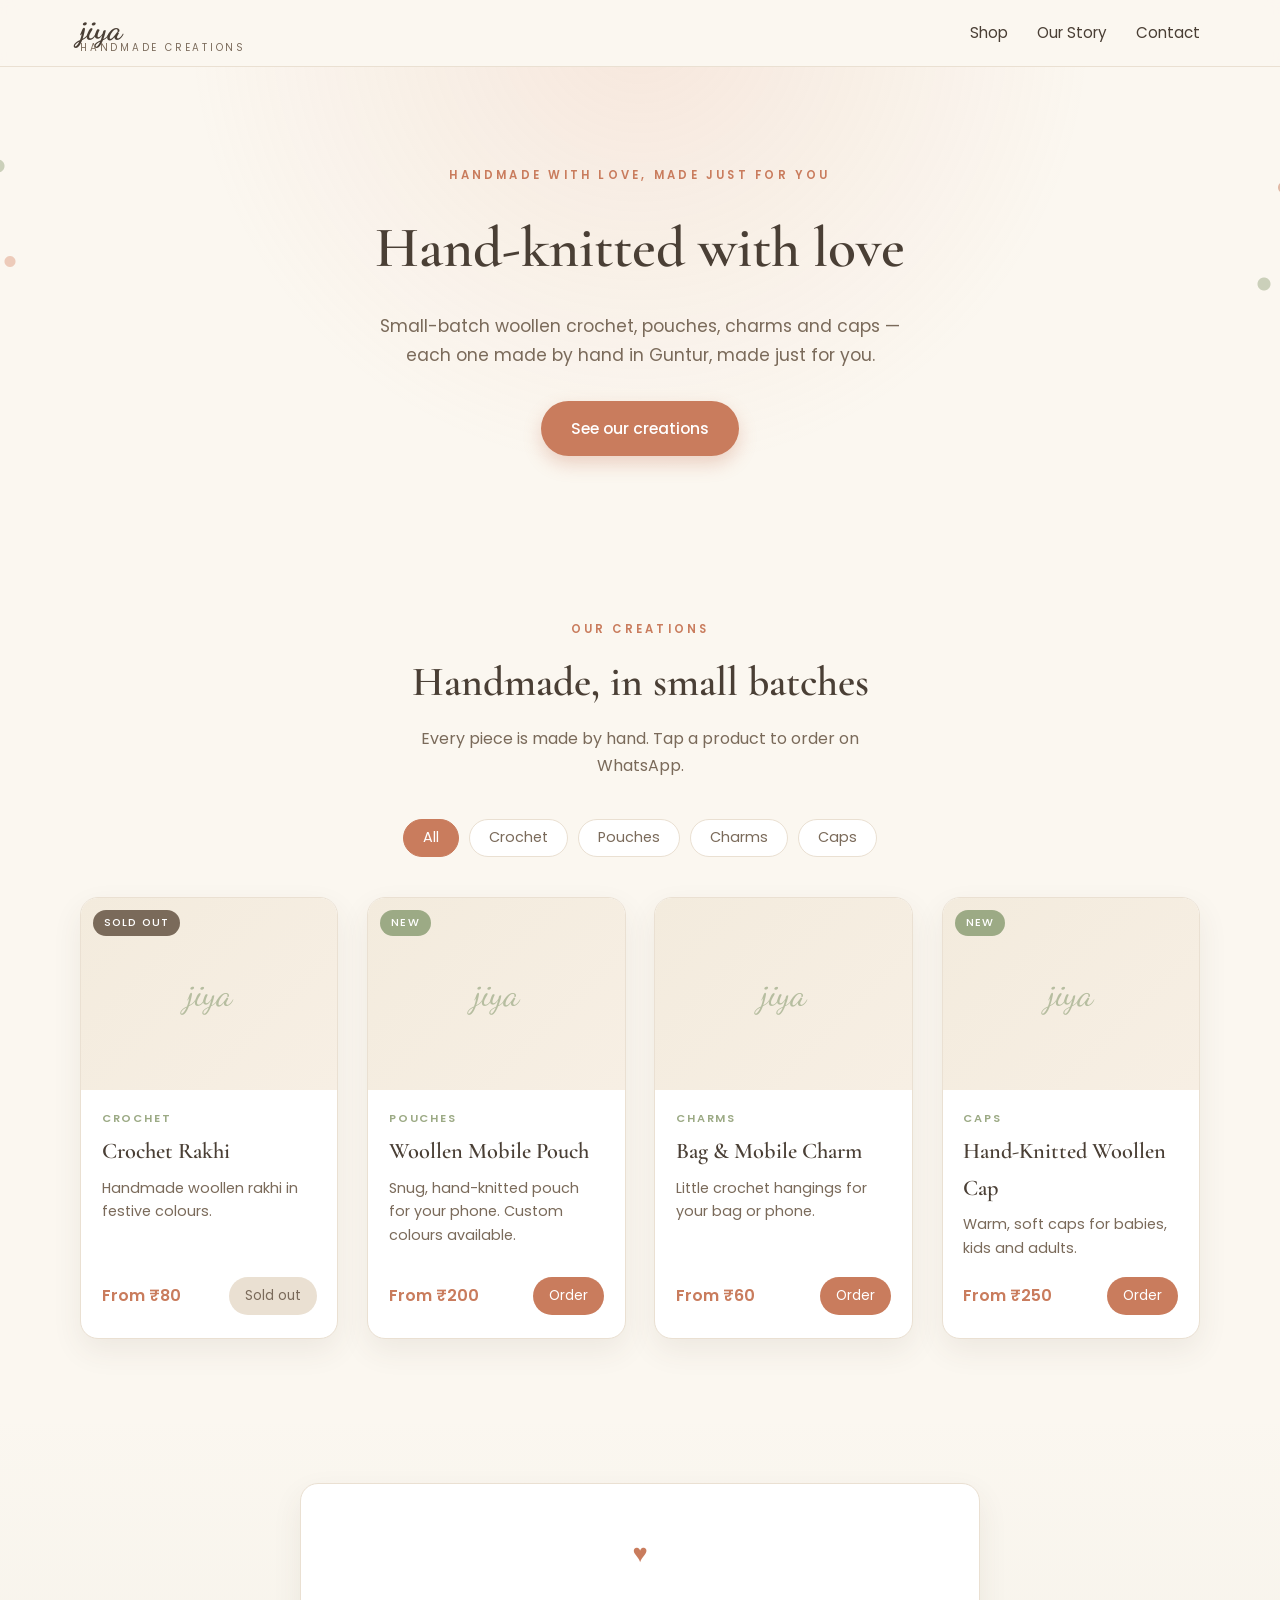
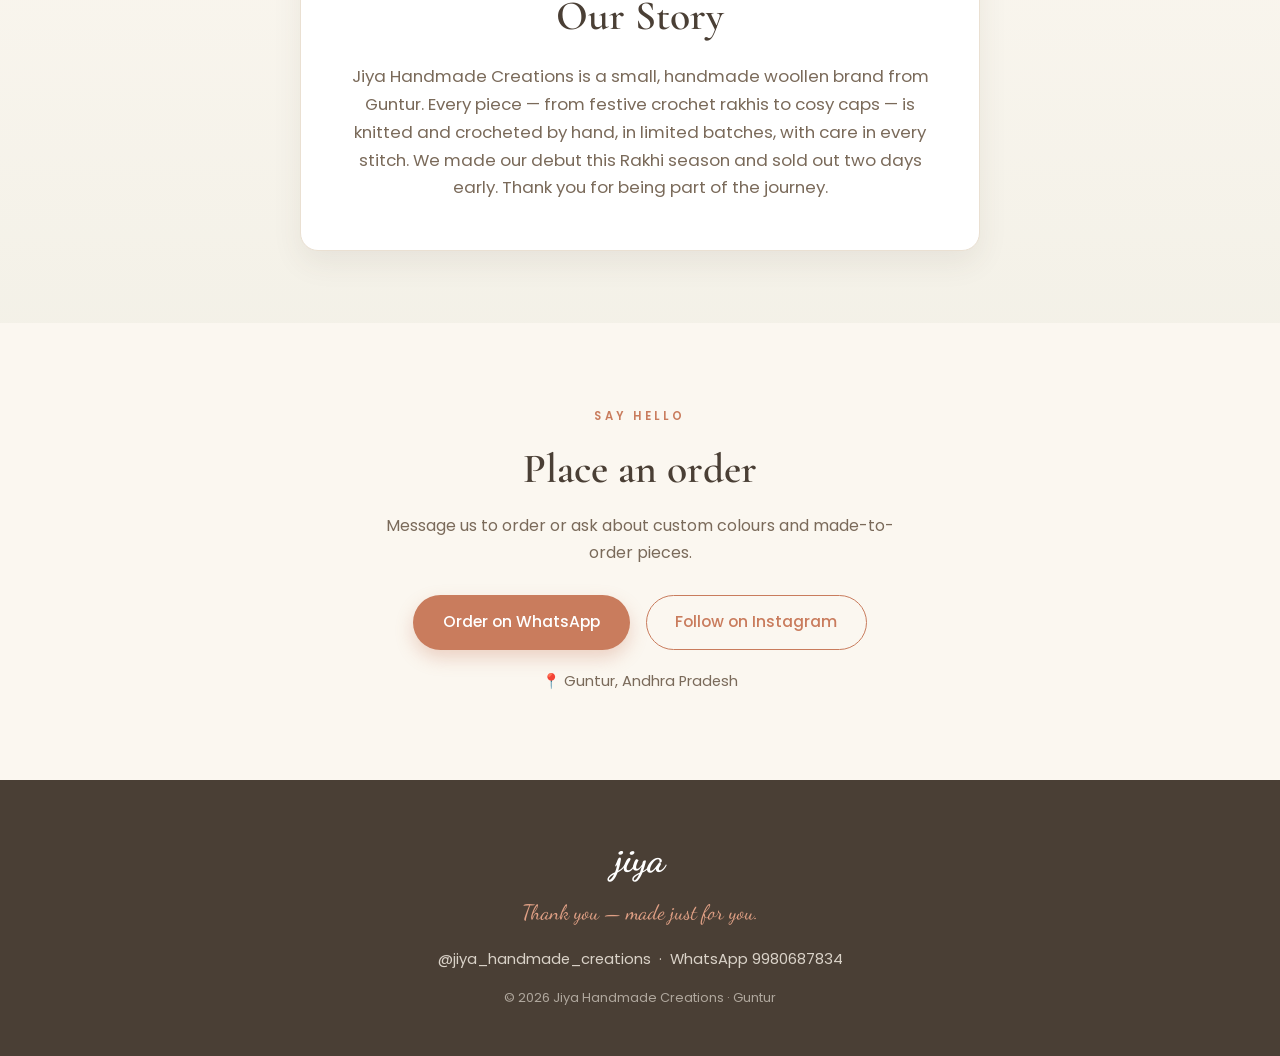
==== index.html @ e7f35db8 "Switch product management to Airtable (no code, no commits for owner) Co-authored-by: Cursor <cursor" ====
<!DOCTYPE html>
<html lang="en">
<head>
  <meta charset="UTF-8" />
  <meta name="viewport" content="width=device-width, initial-scale=1.0" />
  <title>Jiya Handmade Creations — Handmade with love, made just for you</title>
  <meta name="description" content="Jiya Handmade Creations — small-batch hand-knitted and crochet woollen pouches, charms, caps and festive rakhis, handmade in Guntur." />

  <!-- Fonts -->
  <link rel="preconnect" href="https://fonts.googleapis.com" />
  <link rel="preconnect" href="https://fonts.gstatic.com" crossorigin />
  <link href="https://fonts.googleapis.com/css2?family=Cormorant+Garamond:wght@500;600;700&family=Dancing+Script:wght@600;700&family=Poppins:wght@300;400;500;600&display=swap" rel="stylesheet" />

  <link rel="stylesheet" href="styles.css" />
</head>
<body>

  <!-- ===================== HEADER ===================== -->
  <header class="site-header" id="top">
    <nav class="nav container">
      <a class="brand" href="#top">
        <span class="brand-script">jiya</span>
        <span class="brand-sub">Handmade Creations</span>
      </a>
      <div class="nav-links">
        <a href="#products">Shop</a>
        <a href="#about">Our Story</a>
        <a href="#contact">Contact</a>
      </div>
    </nav>
  </header>

  <!-- ===================== HERO ===================== -->
  <section class="hero">
    <div class="hero-leaf hero-leaf-left" aria-hidden="true"></div>
    <div class="hero-leaf hero-leaf-right" aria-hidden="true"></div>
    <div class="container hero-inner">
      <p class="eyebrow">Handmade with love, made just for you</p>
      <h1 id="hero-heading" class="hero-heading"></h1>
      <p id="hero-subheading" class="hero-sub"></p>
      <a id="hero-button" href="#products" class="btn btn-primary"></a>
    </div>
  </section>

  <!-- ===================== PRODUCTS ===================== -->
  <section class="section" id="products">
    <div class="container">
      <div class="section-head">
        <p class="section-eyebrow">Our Creations</p>
        <h2 class="section-title">Handmade, in small batches</h2>
        <p class="section-note">Every piece is made by hand. Tap a product to order on WhatsApp.</p>
      </div>

      <div id="filters" class="filters"></div>
      <div id="product-grid" class="product-grid"></div>
      <p id="empty-note" class="empty-note" hidden>No products in this category yet — check back soon 💛</p>
    </div>
  </section>

  <!-- ===================== ABOUT ===================== -->
  <section class="section section-about" id="about">
    <div class="container about-inner">
      <div class="about-card">
        <span class="about-heart" aria-hidden="true">♥</span>
        <h2 id="about-heading" class="section-title"></h2>
        <p id="about-text" class="about-text"></p>
      </div>
    </div>
  </section>

  <!-- ===================== CONTACT ===================== -->
  <section class="section section-contact" id="contact">
    <div class="container contact-inner">
      <p class="section-eyebrow">Say hello</p>
      <h2 class="section-title">Place an order</h2>
      <p class="section-note">Message us to order or ask about custom colours and made-to-order pieces.</p>
      <div class="contact-buttons">
        <a id="contact-whatsapp" class="btn btn-primary" href="#" target="_blank" rel="noopener">Order on WhatsApp</a>
        <a id="contact-instagram" class="btn btn-outline" href="#" target="_blank" rel="noopener">Follow on Instagram</a>
      </div>
      <p id="contact-location" class="contact-location"></p>
    </div>
  </section>

  <!-- ===================== FOOTER ===================== -->
  <footer class="site-footer">
    <div class="container footer-inner">
      <span class="brand-script footer-logo">jiya</span>
      <p class="footer-tagline">Thank you — made just for you.</p>
      <p id="footer-contact" class="footer-contact"></p>
      <p class="footer-copy">&copy; <span id="year"></span> Jiya Handmade Creations · Guntur</p>
    </div>
  </footer>

  <script src="config.js"></script>
  <script src="content.js"></script>
  <script src="app.js"></script>
</body>
</html>
---- styles.css ----
/* =========================================================================
   Jiya Handmade Creations — styles
   Colours & type taken from the brand card / BRAND_GUIDELINES.md
   ========================================================================= */

:root {
  --terracotta: #C97C5D;
  --terracotta-dark: #b3684b;
  --blush: #E0A085;
  --sage: #9CAA85;
  --cocoa: #4A3F35;
  --taupe: #7A6A5A;
  --cream: #FBF7F0;
  --ivory: #FFFFFF;
  --sand: #EAE0D2;

  --shadow: 0 12px 30px rgba(74, 63, 53, 0.08);
  --shadow-hover: 0 18px 40px rgba(74, 63, 53, 0.14);
  --radius: 18px;
}

* { box-sizing: border-box; }

html { scroll-behavior: smooth; }

body {
  margin: 0;
  font-family: "Poppins", sans-serif;
  color: var(--cocoa);
  background: var(--cream);
  line-height: 1.65;
  -webkit-font-smoothing: antialiased;
}

.container {
  width: min(1120px, 90%);
  margin: 0 auto;
}

h1, h2 { font-family: "Cormorant Garamond", serif; font-weight: 600; }

a { color: inherit; text-decoration: none; }

/* ---------- Buttons ---------- */
.btn {
  display: inline-block;
  padding: 0.85rem 1.8rem;
  border-radius: 999px;
  font-weight: 500;
  font-size: 0.98rem;
  cursor: pointer;
  transition: transform 0.15s ease, box-shadow 0.2s ease, background 0.2s ease;
  border: 1.5px solid transparent;
}
.btn:hover { transform: translateY(-2px); }

.btn-primary {
  background: var(--terracotta);
  color: #fff;
  box-shadow: 0 8px 18px rgba(201, 124, 93, 0.3);
}
.btn-primary:hover { background: var(--terracotta-dark); }

.btn-outline {
  background: transparent;
  color: var(--terracotta);
  border-color: var(--terracotta);
}
.btn-outline:hover { background: rgba(201, 124, 93, 0.08); }

/* ---------- Header ---------- */
.site-header {
  position: sticky;
  top: 0;
  z-index: 20;
  background: rgba(251, 247, 240, 0.9);
  backdrop-filter: blur(8px);
  border-bottom: 1px solid var(--sand);
}
.nav {
  display: flex;
  align-items: center;
  justify-content: space-between;
  padding: 0.8rem 0;
}
.brand { display: flex; flex-direction: column; line-height: 1; }
.brand-script {
  font-family: "Dancing Script", cursive;
  font-size: 2rem;
  color: var(--cocoa);
  font-weight: 700;
}
.brand-sub {
  font-size: 0.62rem;
  letter-spacing: 0.28em;
  text-transform: uppercase;
  color: var(--taupe);
  margin-top: -2px;
}
.nav-links { display: flex; gap: 1.8rem; }
.nav-links a {
  font-size: 0.95rem;
  color: var(--cocoa);
  position: relative;
}
.nav-links a::after {
  content: "";
  position: absolute;
  left: 0; bottom: -4px;
  width: 0; height: 2px;
  background: var(--terracotta);
  transition: width 0.2s ease;
}
.nav-links a:hover::after { width: 100%; }

/* ---------- Hero ---------- */
.hero {
  position: relative;
  overflow: hidden;
  text-align: center;
  padding: 5.5rem 0 5rem;
  background:
    radial-gradient(circle at 50% -10%, rgba(224, 160, 133, 0.18), transparent 55%),
    var(--cream);
}
.hero-inner { position: relative; z-index: 2; }
.eyebrow {
  text-transform: uppercase;
  letter-spacing: 0.28em;
  font-size: 0.72rem;
  color: var(--terracotta);
  font-weight: 600;
  margin-bottom: 1rem;
}
.hero-heading {
  font-size: clamp(2.4rem, 5vw, 3.6rem);
  margin: 0 0 1rem;
  color: var(--cocoa);
}
.hero-sub {
  max-width: 560px;
  margin: 0 auto 2rem;
  color: var(--taupe);
  font-size: 1.08rem;
}
.hero-leaf {
  position: absolute;
  top: 0; bottom: 0;
  width: 180px;
  opacity: 0.5;
  background-repeat: no-repeat;
  background-size: contain;
}
.hero-leaf-left {
  left: -20px;
  background-image: radial-gradient(circle at 30% 30%, var(--sage) 0 6px, transparent 7px),
    radial-gradient(circle at 60% 55%, var(--blush) 0 5px, transparent 6px),
    radial-gradient(circle at 25% 70%, var(--sage) 0 5px, transparent 6px);
  background-position: 0 20%, 0 40%, 0 65%;
  background-size: 60px 60px, 50px 50px, 50px 50px;
}
.hero-leaf-right {
  right: -20px;
  transform: scaleX(-1);
  background-image: radial-gradient(circle at 30% 30%, var(--terracotta) 0 5px, transparent 6px),
    radial-gradient(circle at 60% 55%, var(--sage) 0 6px, transparent 7px),
    radial-gradient(circle at 25% 70%, var(--blush) 0 5px, transparent 6px);
  background-position: 0 25%, 0 45%, 0 70%;
  background-size: 55px 55px, 60px 60px, 50px 50px;
}

/* ---------- Sections ---------- */
.section { padding: 4.5rem 0; }
.section-head { text-align: center; margin-bottom: 2.5rem; }
.section-eyebrow {
  text-transform: uppercase;
  letter-spacing: 0.28em;
  font-size: 0.72rem;
  color: var(--terracotta);
  font-weight: 600;
  margin-bottom: 0.6rem;
}
.section-title {
  font-size: clamp(1.9rem, 3.5vw, 2.6rem);
  margin: 0 0 0.6rem;
  color: var(--cocoa);
}
.section-note { color: var(--taupe); margin: 0 auto; max-width: 520px; }

/* ---------- Filters ---------- */
.filters {
  display: flex;
  flex-wrap: wrap;
  gap: 0.6rem;
  justify-content: center;
  margin-bottom: 2.5rem;
}
.filter-btn {
  border: 1.5px solid var(--sand);
  background: var(--ivory);
  color: var(--taupe);
  padding: 0.45rem 1.2rem;
  border-radius: 999px;
  font-family: inherit;
  font-size: 0.9rem;
  cursor: pointer;
  transition: all 0.18s ease;
}
.filter-btn:hover { border-color: var(--terracotta); color: var(--terracotta); }
.filter-btn.active {
  background: var(--terracotta);
  border-color: var(--terracotta);
  color: #fff;
}

/* ---------- Product grid ---------- */
.product-grid {
  display: grid;
  grid-template-columns: repeat(auto-fill, minmax(250px, 1fr));
  gap: 1.8rem;
}
.card {
  background: var(--ivory);
  border: 1px solid var(--sand);
  border-radius: var(--radius);
  overflow: hidden;
  box-shadow: var(--shadow);
  transition: transform 0.2s ease, box-shadow 0.2s ease;
  display: flex;
  flex-direction: column;
  position: relative;
}
.card:hover { transform: translateY(-5px); box-shadow: var(--shadow-hover); }

.card-media {
  aspect-ratio: 4 / 3;
  background: linear-gradient(135deg, #f3ebdd, #f7efe4);
  display: flex;
  align-items: center;
  justify-content: center;
  overflow: hidden;
}
.card-media img { width: 100%; height: 100%; object-fit: cover; }
.card-placeholder {
  font-family: "Dancing Script", cursive;
  font-size: 2.2rem;
  color: var(--sage);
  opacity: 0.7;
}
.ribbon {
  position: absolute;
  top: 12px; left: 12px;
  background: var(--sage);
  color: #fff;
  font-size: 0.68rem;
  letter-spacing: 0.1em;
  text-transform: uppercase;
  padding: 0.28rem 0.7rem;
  border-radius: 999px;
  font-weight: 500;
}
.ribbon.soldout { background: var(--taupe); }

.card-body { padding: 1.2rem 1.3rem 1.4rem; display: flex; flex-direction: column; flex: 1; }
.card-cat {
  font-size: 0.7rem;
  text-transform: uppercase;
  letter-spacing: 0.16em;
  color: var(--sage);
  font-weight: 600;
  margin-bottom: 0.35rem;
}
.card-name {
  font-family: "Cormorant Garamond", serif;
  font-size: 1.4rem;
  font-weight: 600;
  margin: 0 0 0.4rem;
}
.card-desc { font-size: 0.9rem; color: var(--taupe); margin: 0 0 1rem; flex: 1; }
.card-foot {
  display: flex;
  align-items: center;
  justify-content: space-between;
  gap: 0.6rem;
}
.card-price { font-weight: 600; color: var(--terracotta); }
.card-order {
  font-size: 0.85rem;
  padding: 0.5rem 1rem;
  background: var(--terracotta);
  color: #fff;
  border-radius: 999px;
  transition: background 0.2s ease;
}
.card-order:hover { background: var(--terracotta-dark); }
.card-order.disabled {
  background: var(--sand);
  color: var(--taupe);
  pointer-events: none;
}

.empty-note { text-align: center; color: var(--taupe); margin-top: 1rem; }
.grid-message {
  grid-column: 1 / -1;
  text-align: center;
  color: var(--taupe);
  padding: 2rem 0;
}

/* ---------- About ---------- */
.section-about { background: linear-gradient(180deg, transparent, rgba(156, 170, 133, 0.08)); }
.about-inner { display: flex; justify-content: center; }
.about-card {
  background: var(--ivory);
  border: 1px solid var(--sand);
  border-radius: var(--radius);
  padding: 3rem 2.5rem;
  max-width: 680px;
  text-align: center;
  box-shadow: var(--shadow);
  position: relative;
}
.about-heart { color: var(--terracotta); font-size: 1.6rem; display: block; margin-bottom: 0.5rem; }
.about-text { color: var(--taupe); font-size: 1.05rem; margin: 0.8rem 0 0; }

/* ---------- Contact ---------- */
.section-contact { text-align: center; }
.contact-buttons {
  display: flex;
  gap: 1rem;
  justify-content: center;
  flex-wrap: wrap;
  margin: 1.8rem 0 1.2rem;
}
.contact-location { color: var(--taupe); font-size: 0.92rem; }

/* ---------- Footer ---------- */
.site-footer {
  background: var(--cocoa);
  color: #f3ece2;
  text-align: center;
  padding: 3rem 0 2.2rem;
}
.footer-logo { font-size: 2.4rem; color: #fff; display: block; }
.footer-tagline {
  font-family: "Dancing Script", cursive;
  font-size: 1.3rem;
  color: var(--blush);
  margin: 0.3rem 0 1rem;
}
.footer-contact { font-size: 0.92rem; opacity: 0.85; margin: 0.2rem 0; }
.footer-copy { font-size: 0.8rem; opacity: 0.6; margin-top: 1rem; }

/* ---------- Responsive ---------- */
@media (max-width: 640px) {
  .nav-links { gap: 1.1rem; }
  .nav-links a { font-size: 0.85rem; }
  .brand-script { font-size: 1.7rem; }
  .hero { padding: 4rem 0 3.5rem; }
  .about-card { padding: 2.2rem 1.6rem; }
}
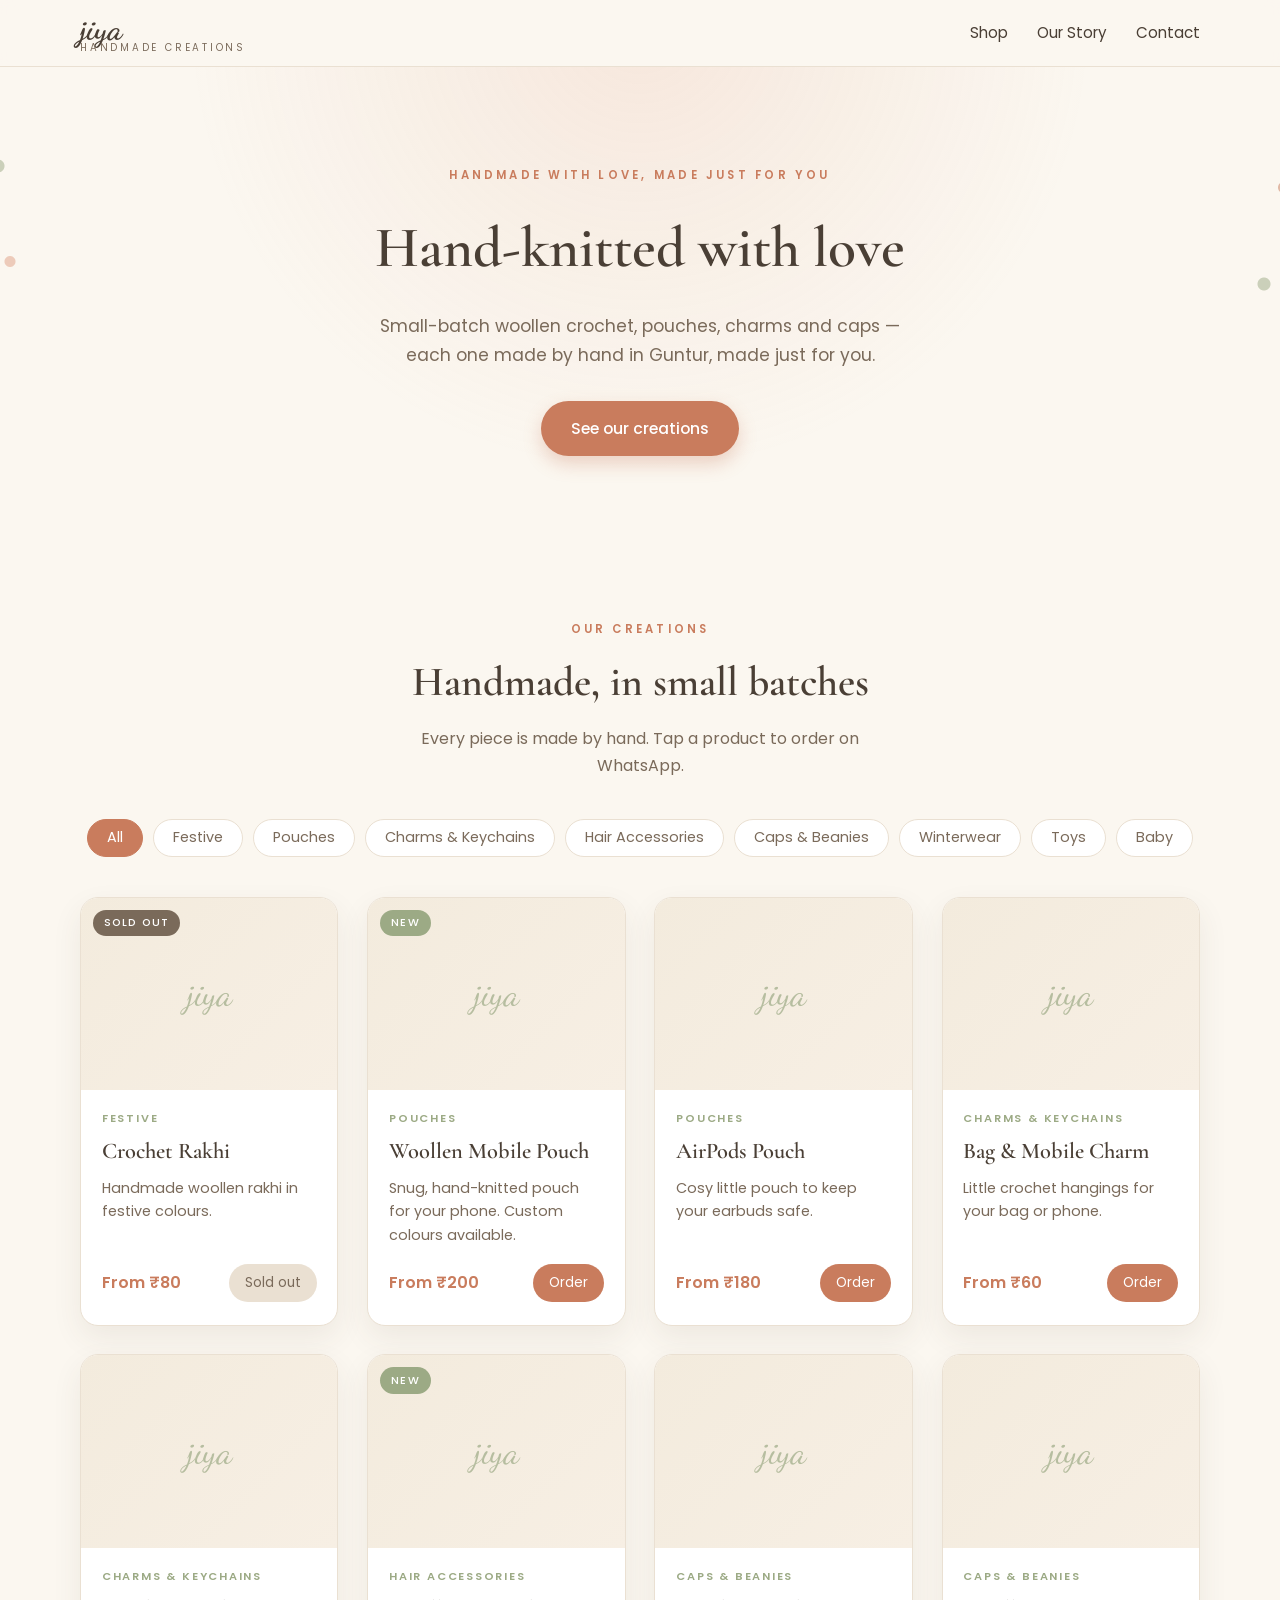
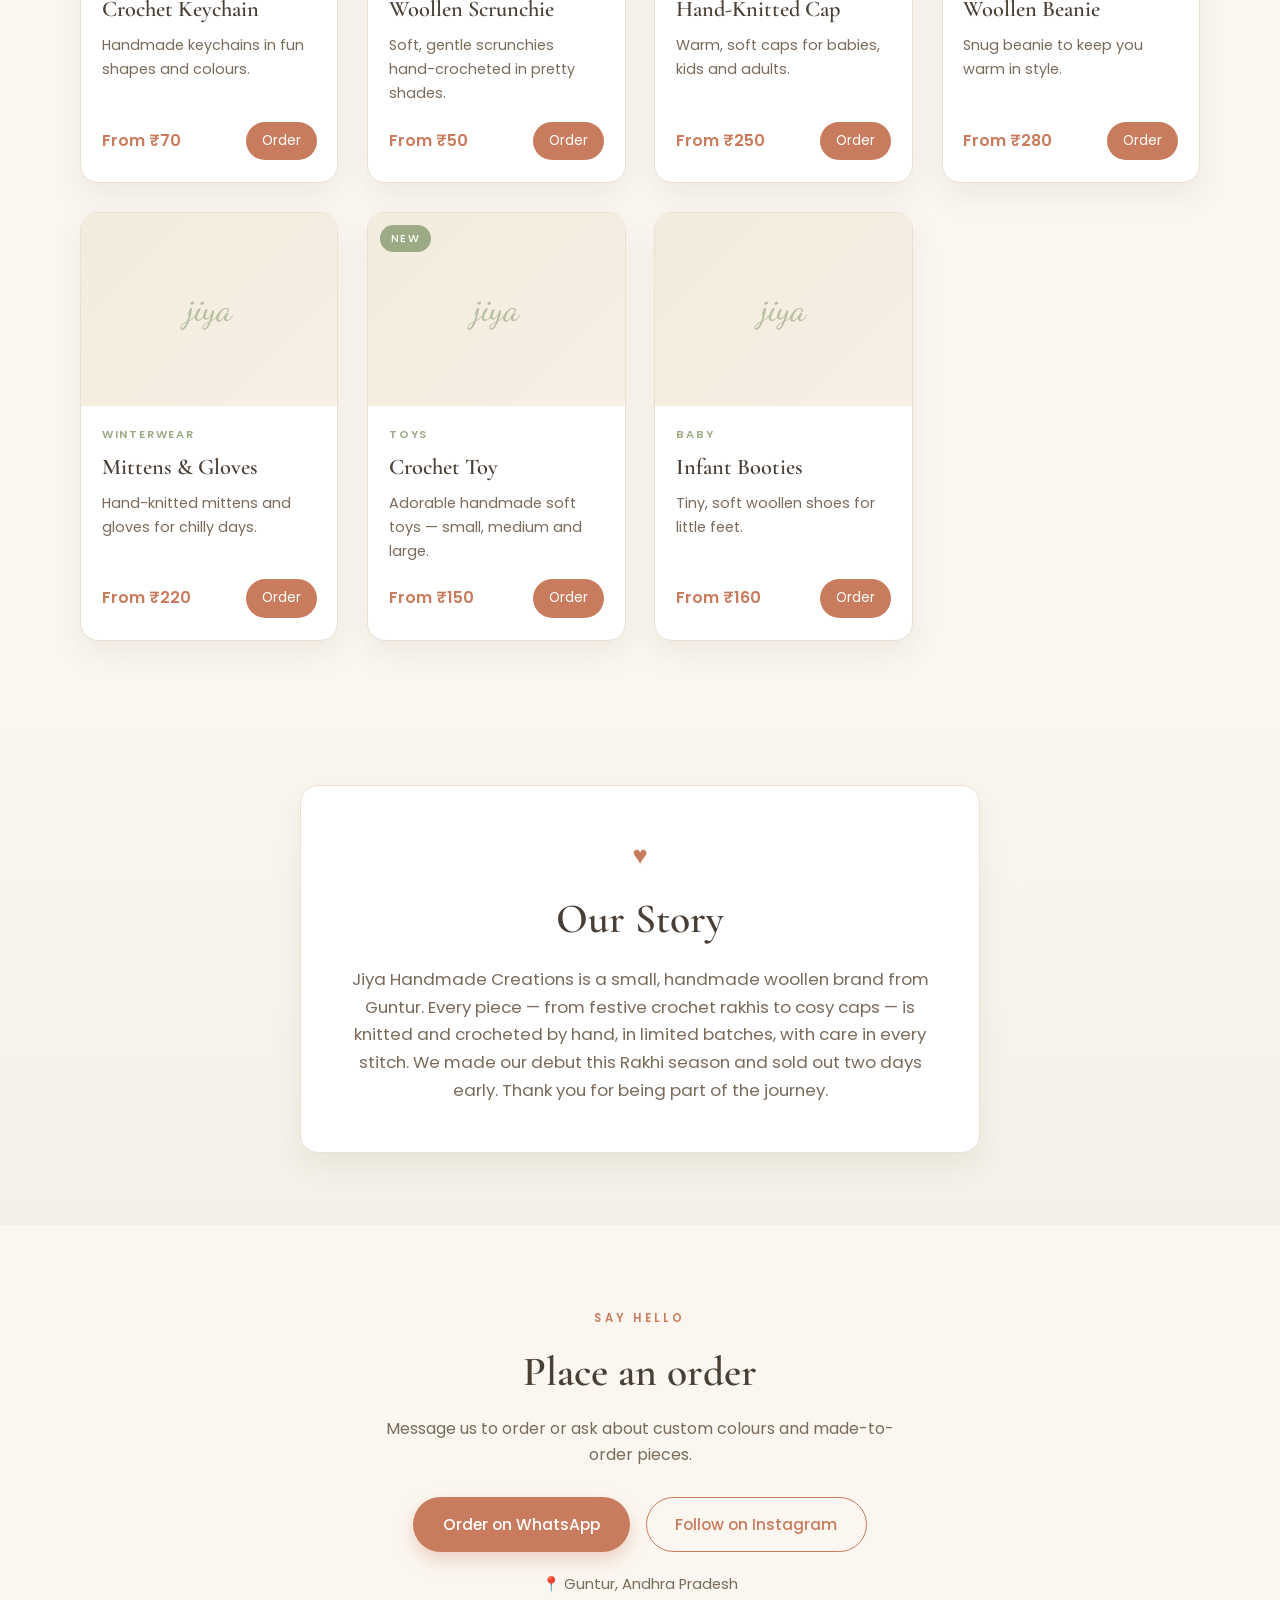
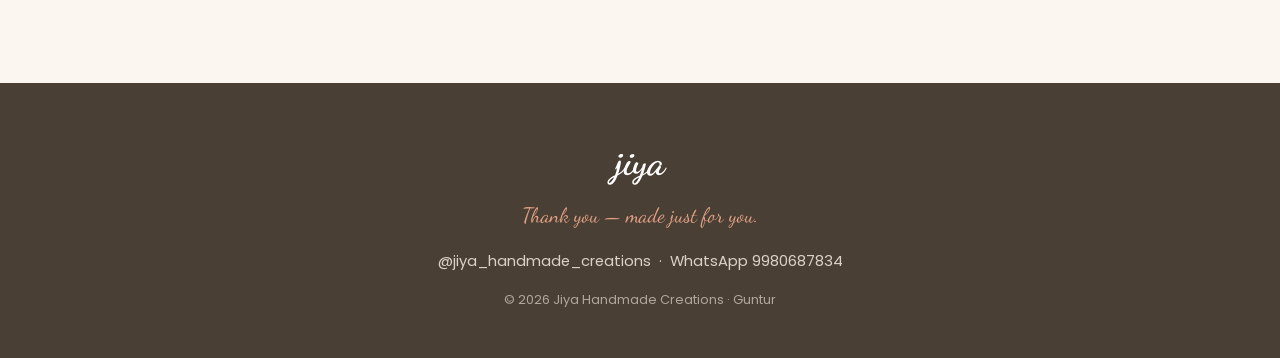
==== commit 07f1f7dd: "Add jiya logo favicon, social image, and site QR code Co-authored-by: Cursor <cursoragent@cursor.com" ====
--- a/index.html
+++ b/index.html
@@ -5,6 +5,17 @@
   <meta name="viewport" content="width=device-width, initial-scale=1.0" />
   <title>Jiya Handmade Creations — Handmade with love, made just for you</title>
   <meta name="description" content="Jiya Handmade Creations — small-batch hand-knitted and crochet woollen pouches, charms, caps and festive rakhis, handmade in Guntur." />
+
+  <!-- Favicon / icons -->
+  <link rel="icon" type="image/png" href="assets/jiya-logo.png" />
+  <link rel="apple-touch-icon" href="assets/jiya-logo.png" />
+
+  <!-- Social share preview -->
+  <meta property="og:title" content="Jiya Handmade Creations" />
+  <meta property="og:description" content="Handmade with love, made just for you. Hand-knitted & crochet woollen creations from Guntur." />
+  <meta property="og:image" content="assets/jiya-logo.png" />
+  <meta property="og:type" content="website" />
+  <meta name="twitter:card" content="summary_large_image" />
 
   <!-- Fonts -->
   <link rel="preconnect" href="https://fonts.googleapis.com" />
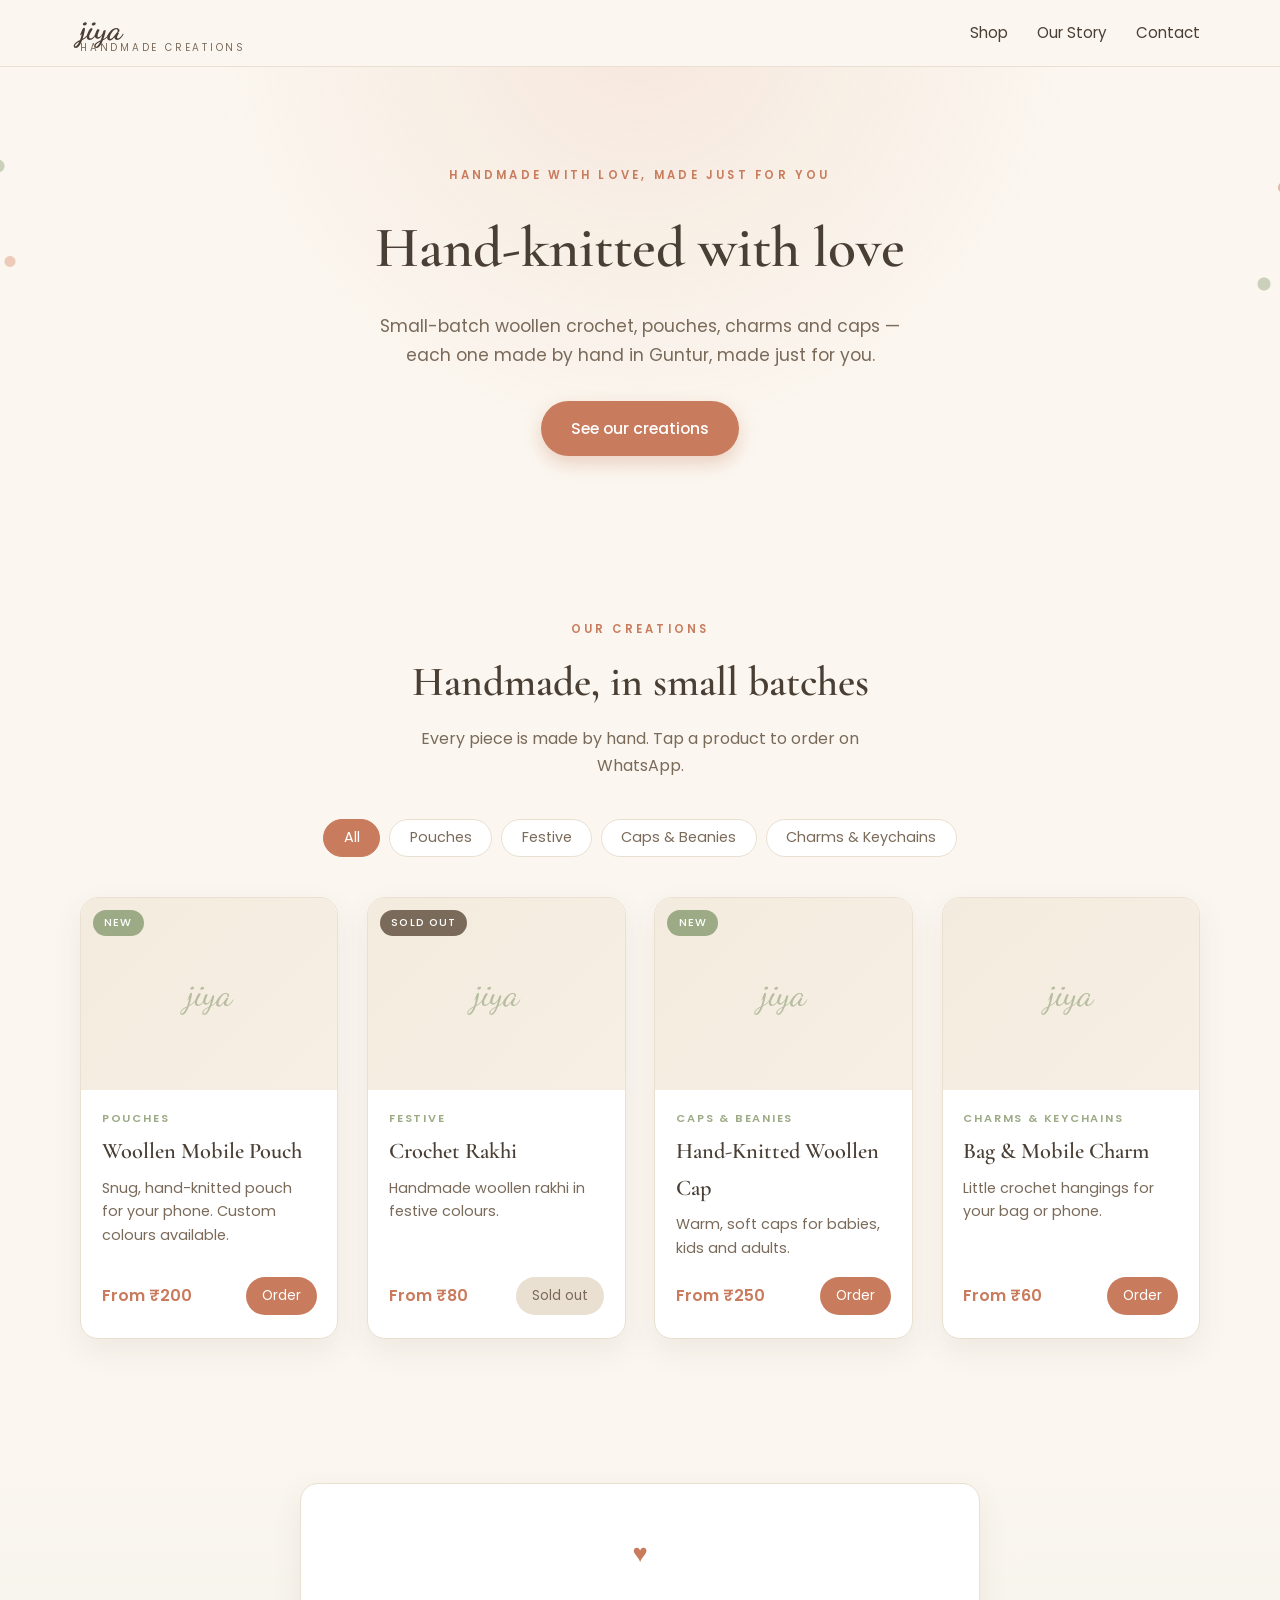
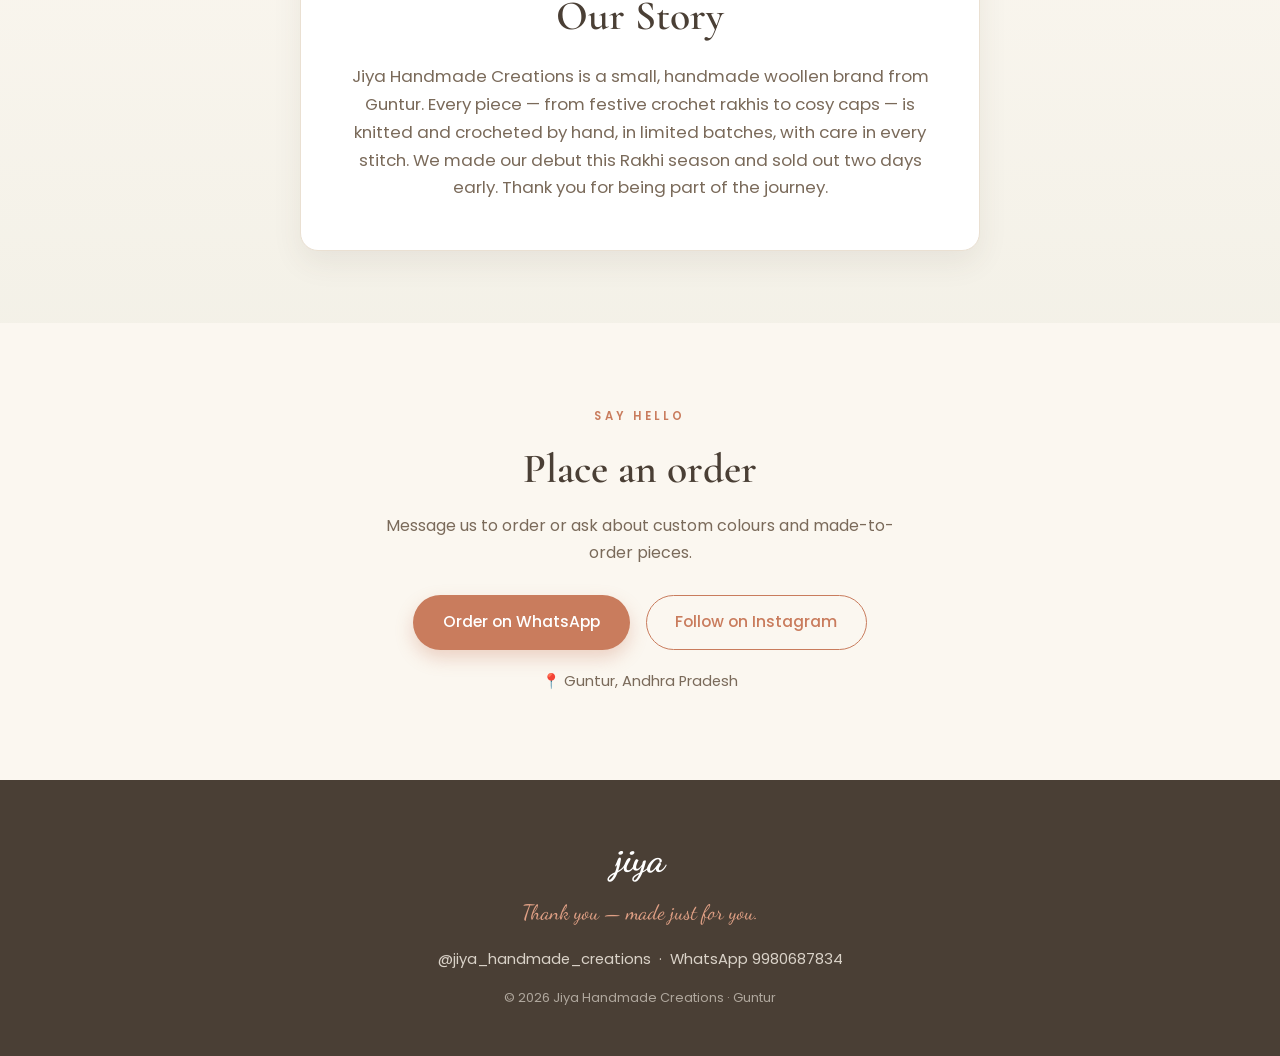
==== commit 94907d98: "Secure Airtable sync: GitHub Action -> products.json (no token in site) Co-authored-by: Cursor <curs" ====
--- a/index.html
+++ b/index.html
@@ -103,7 +103,6 @@
     </div>
   </footer>
 
-  <script src="config.js"></script>
   <script src="content.js"></script>
   <script src="app.js"></script>
 </body>
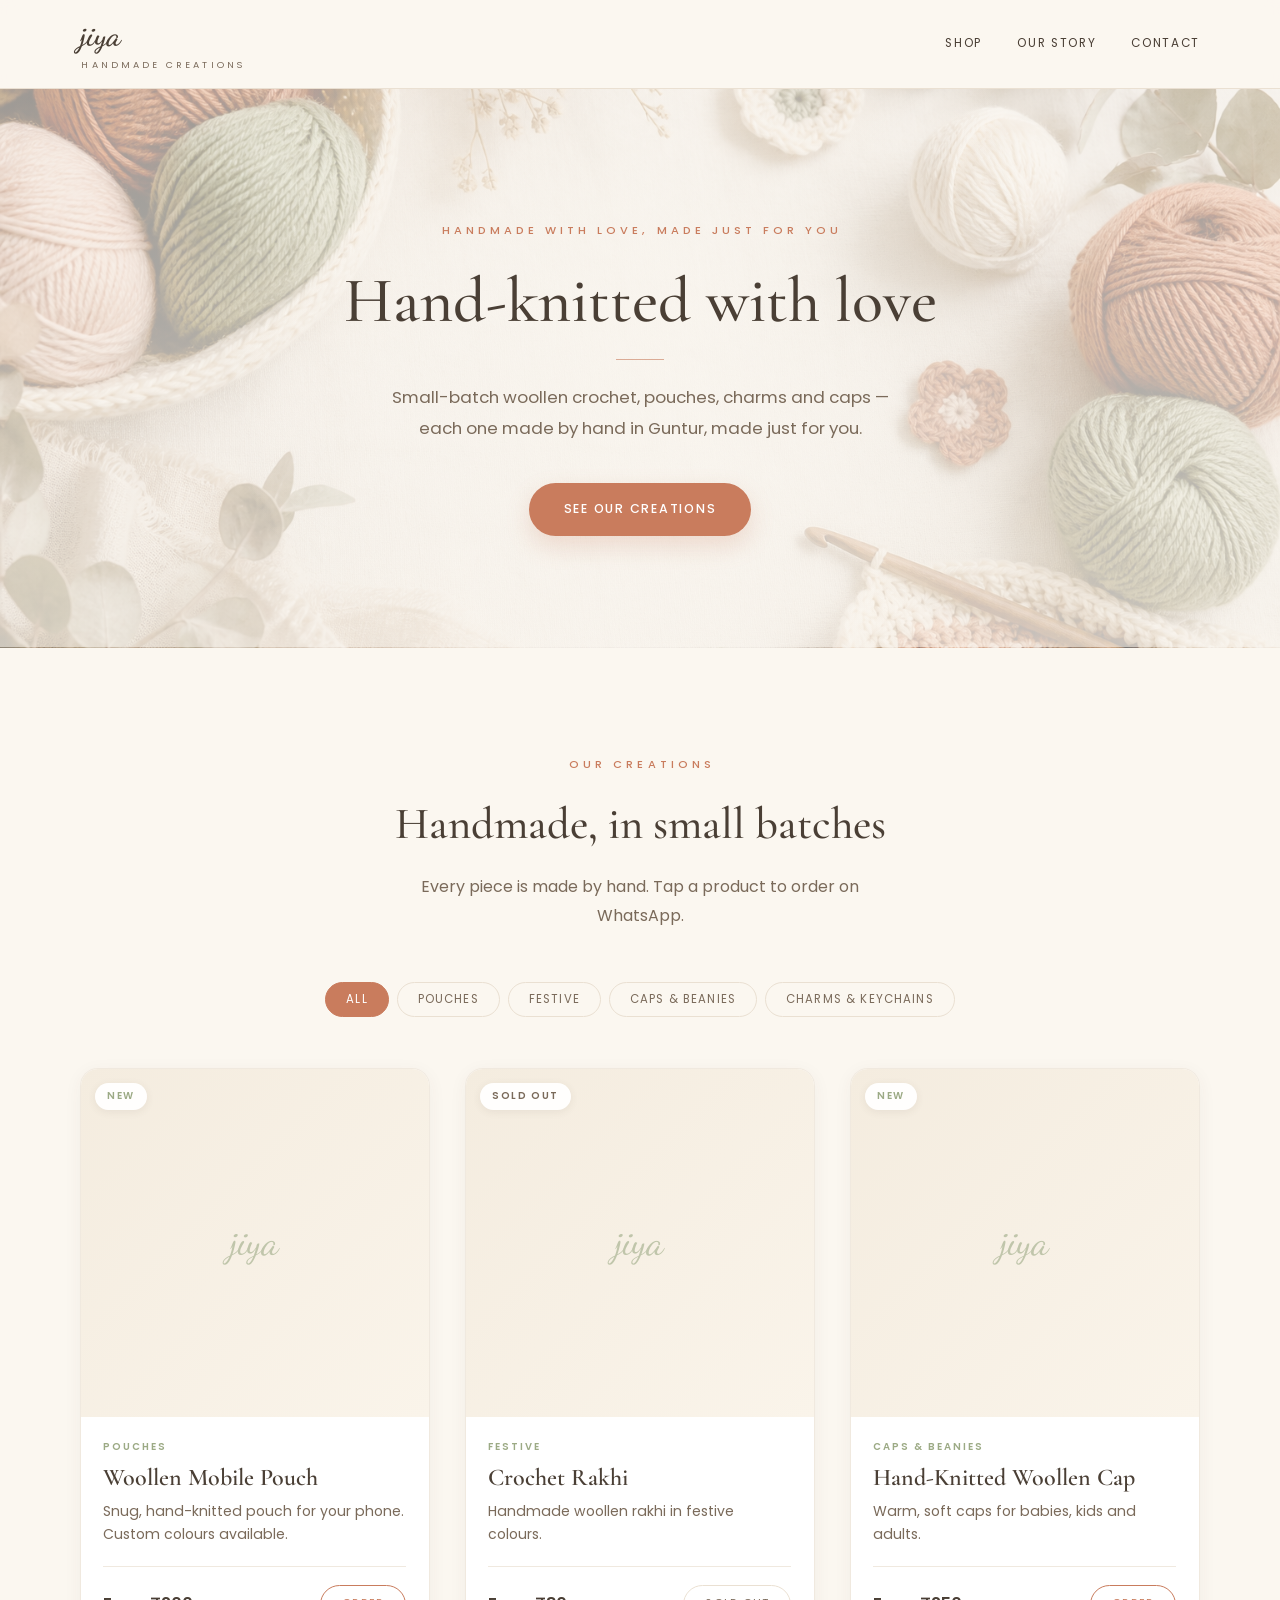
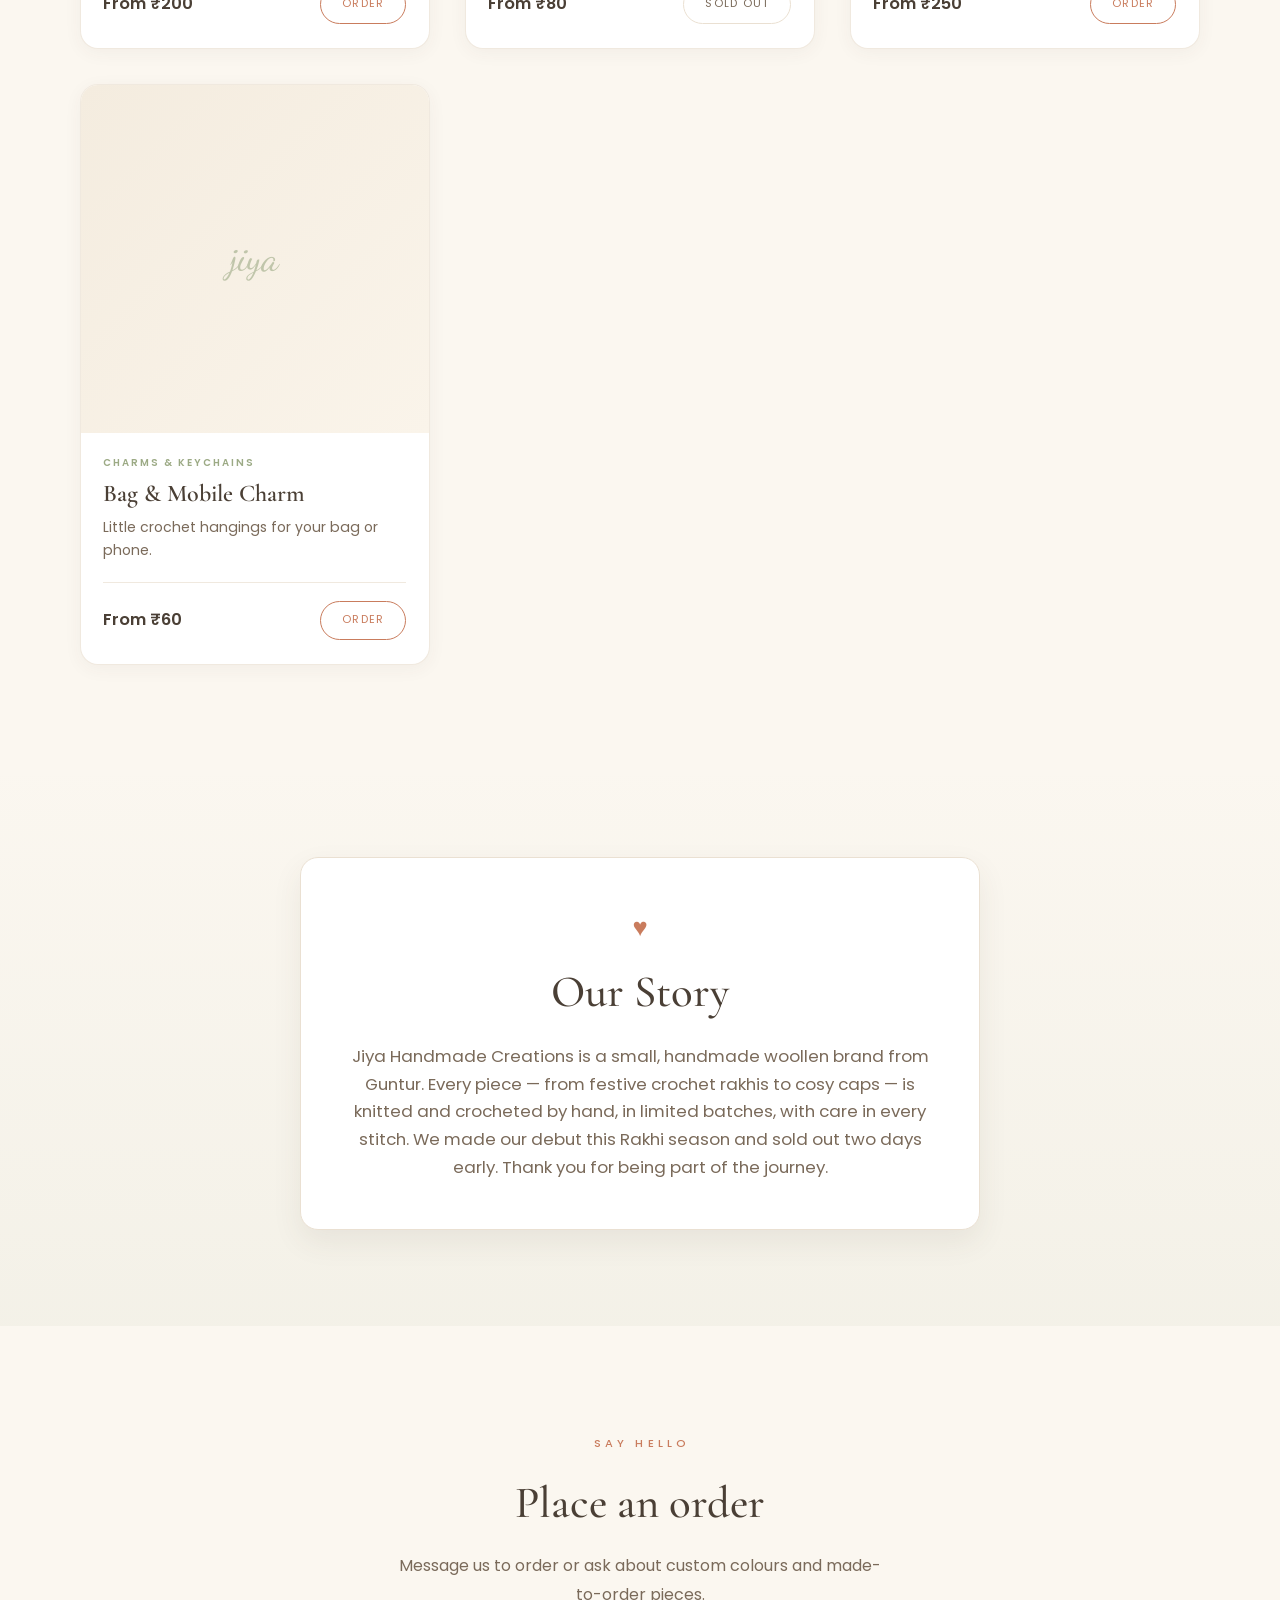
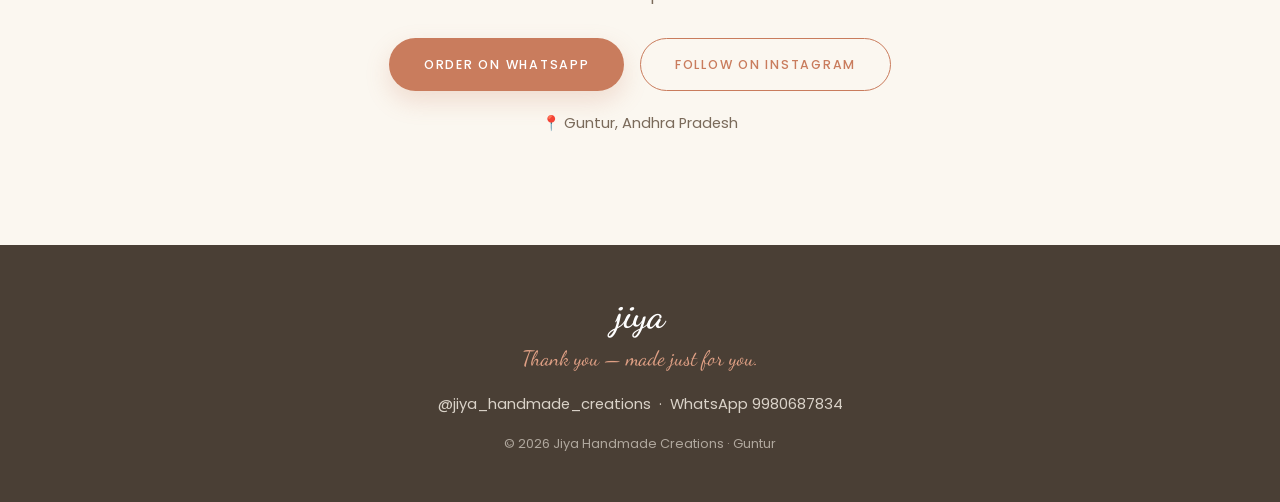
==== commit 88c70266: "Add hero lifestyle image band and scroll fade-in animations Co-authored-by: Cursor <cursoragent@curs" ====
--- a/index.html
+++ b/index.html
@@ -43,8 +43,7 @@
 
   <!-- ===================== HERO ===================== -->
   <section class="hero">
-    <div class="hero-leaf hero-leaf-left" aria-hidden="true"></div>
-    <div class="hero-leaf hero-leaf-right" aria-hidden="true"></div>
+    <div class="hero-bg" aria-hidden="true"></div>
     <div class="container hero-inner">
       <p class="eyebrow">Handmade with love, made just for you</p>
       <h1 id="hero-heading" class="hero-heading"></h1>
@@ -56,7 +55,7 @@
   <!-- ===================== PRODUCTS ===================== -->
   <section class="section" id="products">
     <div class="container">
-      <div class="section-head">
+      <div class="section-head reveal">
         <p class="section-eyebrow">Our Creations</p>
         <h2 class="section-title">Handmade, in small batches</h2>
         <p class="section-note">Every piece is made by hand. Tap a product to order on WhatsApp.</p>
@@ -71,7 +70,7 @@
   <!-- ===================== ABOUT ===================== -->
   <section class="section section-about" id="about">
     <div class="container about-inner">
-      <div class="about-card">
+      <div class="about-card reveal">
         <span class="about-heart" aria-hidden="true">♥</span>
         <h2 id="about-heading" class="section-title"></h2>
         <p id="about-text" class="about-text"></p>
@@ -81,7 +80,7 @@
 
   <!-- ===================== CONTACT ===================== -->
   <section class="section section-contact" id="contact">
-    <div class="container contact-inner">
+    <div class="container contact-inner reveal">
       <p class="section-eyebrow">Say hello</p>
       <h2 class="section-title">Place an order</h2>
       <p class="section-note">Message us to order or ask about custom colours and made-to-order pieces.</p>
--- a/styles.css
+++ b/styles.css
@@ -44,12 +44,14 @@
 /* ---------- Buttons ---------- */
 .btn {
   display: inline-block;
-  padding: 0.85rem 1.8rem;
+  padding: 0.95rem 2.1rem;
   border-radius: 999px;
   font-weight: 500;
-  font-size: 0.98rem;
+  font-size: 0.78rem;
+  letter-spacing: 0.14em;
+  text-transform: uppercase;
   cursor: pointer;
-  transition: transform 0.15s ease, box-shadow 0.2s ease, background 0.2s ease;
+  transition: transform 0.25s ease, box-shadow 0.25s ease, background 0.25s ease, color 0.25s ease;
   border: 1.5px solid transparent;
 }
 .btn:hover { transform: translateY(-2px); }
@@ -57,9 +59,9 @@
 .btn-primary {
   background: var(--terracotta);
   color: #fff;
-  box-shadow: 0 8px 18px rgba(201, 124, 93, 0.3);
-}
-.btn-primary:hover { background: var(--terracotta-dark); }
+  box-shadow: 0 10px 24px rgba(201, 124, 93, 0.22);
+}
+.btn-primary:hover { background: var(--terracotta-dark); box-shadow: 0 14px 30px rgba(201, 124, 93, 0.28); }
 
 .btn-outline {
   background: transparent;
@@ -67,6 +69,21 @@
   border-color: var(--terracotta);
 }
 .btn-outline:hover { background: rgba(201, 124, 93, 0.08); }
+
+/* ---------- Scroll reveal ---------- */
+.reveal {
+  opacity: 0;
+  transform: translateY(22px);
+  transition: opacity 0.8s ease, transform 0.8s ease;
+  will-change: opacity, transform;
+}
+.reveal.in {
+  opacity: 1;
+  transform: none;
+}
+@media (prefers-reduced-motion: reduce) {
+  .reveal { opacity: 1; transform: none; transition: none; }
+}
 
 /* ---------- Header ---------- */
 .site-header {
@@ -81,25 +98,29 @@
   display: flex;
   align-items: center;
   justify-content: space-between;
-  padding: 0.8rem 0;
-}
-.brand { display: flex; flex-direction: column; line-height: 1; }
+  padding: 1.15rem 0;
+}
+.brand { display: flex; flex-direction: column; line-height: 1.1; }
 .brand-script {
   font-family: "Dancing Script", cursive;
-  font-size: 2rem;
-  color: var(--cocoa);
-  font-weight: 700;
+  font-size: 1.95rem;
+  line-height: 1.15;
+  color: var(--cocoa);
+  font-weight: 600;
 }
 .brand-sub {
-  font-size: 0.62rem;
-  letter-spacing: 0.28em;
-  text-transform: uppercase;
-  color: var(--taupe);
-  margin-top: -2px;
-}
-.nav-links { display: flex; gap: 1.8rem; }
+  font-size: 0.58rem;
+  letter-spacing: 0.34em;
+  text-transform: uppercase;
+  color: var(--taupe);
+  margin-top: 0.35rem;
+  padding-left: 0.15em;
+}
+.nav-links { display: flex; gap: 2.2rem; align-items: center; }
 .nav-links a {
-  font-size: 0.95rem;
+  font-size: 0.74rem;
+  letter-spacing: 0.14em;
+  text-transform: uppercase;
   color: var(--cocoa);
   position: relative;
 }
@@ -118,93 +139,98 @@
   position: relative;
   overflow: hidden;
   text-align: center;
-  padding: 5.5rem 0 5rem;
-  background:
-    radial-gradient(circle at 50% -10%, rgba(224, 160, 133, 0.18), transparent 55%),
-    var(--cream);
+  padding: 7.5rem 0 7rem;
+  background: var(--cream);
+}
+.hero-bg {
+  position: absolute;
+  inset: 0;
+  background-image:
+    linear-gradient(rgba(251, 247, 240, 0.62), rgba(251, 247, 240, 0.78)),
+    url("assets/hero.jpg");
+  background-size: cover;
+  background-position: center;
+  z-index: 1;
+}
+.hero-bg::after {
+  content: "";
+  position: absolute;
+  inset: 0;
+  background: radial-gradient(circle at 50% 42%, rgba(251, 247, 240, 0.55), transparent 60%);
 }
 .hero-inner { position: relative; z-index: 2; }
 .eyebrow {
   text-transform: uppercase;
-  letter-spacing: 0.28em;
-  font-size: 0.72rem;
+  letter-spacing: 0.36em;
+  font-size: 0.7rem;
   color: var(--terracotta);
-  font-weight: 600;
-  margin-bottom: 1rem;
+  font-weight: 500;
+  margin-bottom: 1.6rem;
+  padding-left: 0.36em;
 }
 .hero-heading {
-  font-size: clamp(2.4rem, 5vw, 3.6rem);
-  margin: 0 0 1rem;
-  color: var(--cocoa);
+  font-size: clamp(2.6rem, 5.5vw, 4rem);
+  font-weight: 500;
+  line-height: 1.12;
+  margin: 0 0 1.4rem;
+  color: var(--cocoa);
+}
+.hero-heading::after {
+  content: "";
+  display: block;
+  width: 48px;
+  height: 1px;
+  background: var(--terracotta);
+  opacity: 0.6;
+  margin: 1.4rem auto 0;
 }
 .hero-sub {
-  max-width: 560px;
-  margin: 0 auto 2rem;
-  color: var(--taupe);
-  font-size: 1.08rem;
-}
-.hero-leaf {
-  position: absolute;
-  top: 0; bottom: 0;
-  width: 180px;
-  opacity: 0.5;
-  background-repeat: no-repeat;
-  background-size: contain;
-}
-.hero-leaf-left {
-  left: -20px;
-  background-image: radial-gradient(circle at 30% 30%, var(--sage) 0 6px, transparent 7px),
-    radial-gradient(circle at 60% 55%, var(--blush) 0 5px, transparent 6px),
-    radial-gradient(circle at 25% 70%, var(--sage) 0 5px, transparent 6px);
-  background-position: 0 20%, 0 40%, 0 65%;
-  background-size: 60px 60px, 50px 50px, 50px 50px;
-}
-.hero-leaf-right {
-  right: -20px;
-  transform: scaleX(-1);
-  background-image: radial-gradient(circle at 30% 30%, var(--terracotta) 0 5px, transparent 6px),
-    radial-gradient(circle at 60% 55%, var(--sage) 0 6px, transparent 7px),
-    radial-gradient(circle at 25% 70%, var(--blush) 0 5px, transparent 6px);
-  background-position: 0 25%, 0 45%, 0 70%;
-  background-size: 55px 55px, 60px 60px, 50px 50px;
-}
-
+  max-width: 500px;
+  margin: 0 auto 2.4rem;
+  color: var(--taupe);
+  font-size: 1.05rem;
+  line-height: 1.85;
+}
 /* ---------- Sections ---------- */
-.section { padding: 4.5rem 0; }
-.section-head { text-align: center; margin-bottom: 2.5rem; }
+.section { padding: 6rem 0; }
+.section-head { text-align: center; margin-bottom: 3.2rem; }
 .section-eyebrow {
   text-transform: uppercase;
-  letter-spacing: 0.28em;
-  font-size: 0.72rem;
+  letter-spacing: 0.36em;
+  font-size: 0.7rem;
   color: var(--terracotta);
-  font-weight: 600;
-  margin-bottom: 0.6rem;
+  font-weight: 500;
+  margin-bottom: 0.9rem;
+  padding-left: 0.36em;
 }
 .section-title {
-  font-size: clamp(1.9rem, 3.5vw, 2.6rem);
-  margin: 0 0 0.6rem;
-  color: var(--cocoa);
-}
-.section-note { color: var(--taupe); margin: 0 auto; max-width: 520px; }
+  font-size: clamp(2rem, 3.8vw, 2.8rem);
+  font-weight: 500;
+  margin: 0 0 0.7rem;
+  color: var(--cocoa);
+}
+.section-note { color: var(--taupe); margin: 0 auto; max-width: 500px; line-height: 1.8; }
 
 /* ---------- Filters ---------- */
 .filters {
   display: flex;
   flex-wrap: wrap;
-  gap: 0.6rem;
+  gap: 0.5rem;
   justify-content: center;
-  margin-bottom: 2.5rem;
+  margin-bottom: 3.2rem;
 }
 .filter-btn {
-  border: 1.5px solid var(--sand);
-  background: var(--ivory);
-  color: var(--taupe);
-  padding: 0.45rem 1.2rem;
+  border: 1px solid var(--sand);
+  background: transparent;
+  color: var(--taupe);
+  padding: 0.5rem 1.25rem;
   border-radius: 999px;
   font-family: inherit;
-  font-size: 0.9rem;
+  font-size: 0.72rem;
+  letter-spacing: 0.1em;
+  text-transform: uppercase;
   cursor: pointer;
-  transition: all 0.18s ease;
+  transition: all 0.22s ease;
 }
 .filter-btn:hover { border-color: var(--terracotta); color: var(--terracotta); }
 .filter-btn.active {
@@ -216,85 +242,95 @@
 /* ---------- Product grid ---------- */
 .product-grid {
   display: grid;
-  grid-template-columns: repeat(auto-fill, minmax(250px, 1fr));
-  gap: 1.8rem;
+  grid-template-columns: repeat(auto-fill, minmax(260px, 1fr));
+  gap: 2.2rem;
 }
 .card {
   background: var(--ivory);
-  border: 1px solid var(--sand);
+  border: 1px solid rgba(234, 224, 210, 0.7);
   border-radius: var(--radius);
   overflow: hidden;
-  box-shadow: var(--shadow);
-  transition: transform 0.2s ease, box-shadow 0.2s ease;
+  box-shadow: 0 4px 18px rgba(74, 63, 53, 0.05);
+  transition: transform 0.35s ease, box-shadow 0.35s ease, opacity 0.7s ease;
   display: flex;
   flex-direction: column;
   position: relative;
 }
-.card:hover { transform: translateY(-5px); box-shadow: var(--shadow-hover); }
+.card:hover { transform: translateY(-6px); box-shadow: 0 22px 44px rgba(74, 63, 53, 0.12); }
 
 .card-media {
-  aspect-ratio: 4 / 3;
-  background: linear-gradient(135deg, #f3ebdd, #f7efe4);
+  aspect-ratio: 1 / 1;
+  background: linear-gradient(135deg, #f4ecdf, #faf4ea);
   display: flex;
   align-items: center;
   justify-content: center;
   overflow: hidden;
 }
-.card-media img { width: 100%; height: 100%; object-fit: cover; }
+.card-media img { width: 100%; height: 100%; object-fit: cover; transition: transform 0.5s ease; }
+.card:hover .card-media img { transform: scale(1.05); }
 .card-placeholder {
   font-family: "Dancing Script", cursive;
-  font-size: 2.2rem;
+  font-size: 2.4rem;
   color: var(--sage);
-  opacity: 0.7;
+  opacity: 0.6;
 }
 .ribbon {
   position: absolute;
-  top: 12px; left: 12px;
-  background: var(--sage);
-  color: #fff;
-  font-size: 0.68rem;
-  letter-spacing: 0.1em;
-  text-transform: uppercase;
-  padding: 0.28rem 0.7rem;
+  top: 14px; left: 14px;
+  background: rgba(255, 255, 255, 0.92);
+  color: var(--sage);
+  font-size: 0.62rem;
+  letter-spacing: 0.16em;
+  text-transform: uppercase;
+  padding: 0.32rem 0.75rem;
   border-radius: 999px;
-  font-weight: 500;
-}
-.ribbon.soldout { background: var(--taupe); }
-
-.card-body { padding: 1.2rem 1.3rem 1.4rem; display: flex; flex-direction: column; flex: 1; }
+  font-weight: 600;
+  backdrop-filter: blur(2px);
+  box-shadow: 0 2px 8px rgba(74, 63, 53, 0.08);
+}
+.ribbon.soldout { color: var(--taupe); }
+
+.card-body { padding: 1.4rem 1.4rem 1.5rem; display: flex; flex-direction: column; flex: 1; }
 .card-cat {
-  font-size: 0.7rem;
-  text-transform: uppercase;
-  letter-spacing: 0.16em;
+  font-size: 0.62rem;
+  text-transform: uppercase;
+  letter-spacing: 0.2em;
   color: var(--sage);
   font-weight: 600;
-  margin-bottom: 0.35rem;
+  margin-bottom: 0.5rem;
 }
 .card-name {
   font-family: "Cormorant Garamond", serif;
-  font-size: 1.4rem;
+  font-size: 1.5rem;
   font-weight: 600;
-  margin: 0 0 0.4rem;
-}
-.card-desc { font-size: 0.9rem; color: var(--taupe); margin: 0 0 1rem; flex: 1; }
+  line-height: 1.2;
+  margin: 0 0 0.5rem;
+}
+.card-desc { font-size: 0.88rem; color: var(--taupe); line-height: 1.6; margin: 0 0 1.3rem; flex: 1; }
 .card-foot {
   display: flex;
   align-items: center;
   justify-content: space-between;
   gap: 0.6rem;
-}
-.card-price { font-weight: 600; color: var(--terracotta); }
+  padding-top: 1.1rem;
+  border-top: 1px solid rgba(234, 224, 210, 0.7);
+}
+.card-price { font-weight: 600; color: var(--cocoa); font-size: 1.02rem; }
 .card-order {
-  font-size: 0.85rem;
-  padding: 0.5rem 1rem;
-  background: var(--terracotta);
-  color: #fff;
+  font-size: 0.68rem;
+  letter-spacing: 0.12em;
+  text-transform: uppercase;
+  padding: 0.6rem 1.3rem;
+  background: transparent;
+  color: var(--terracotta);
+  border: 1.5px solid var(--terracotta);
   border-radius: 999px;
-  transition: background 0.2s ease;
-}
-.card-order:hover { background: var(--terracotta-dark); }
+  transition: background 0.25s ease, color 0.25s ease;
+}
+.card-order:hover { background: var(--terracotta); color: #fff; }
 .card-order.disabled {
-  background: var(--sand);
+  background: transparent;
+  border-color: var(--sand);
   color: var(--taupe);
   pointer-events: none;
 }
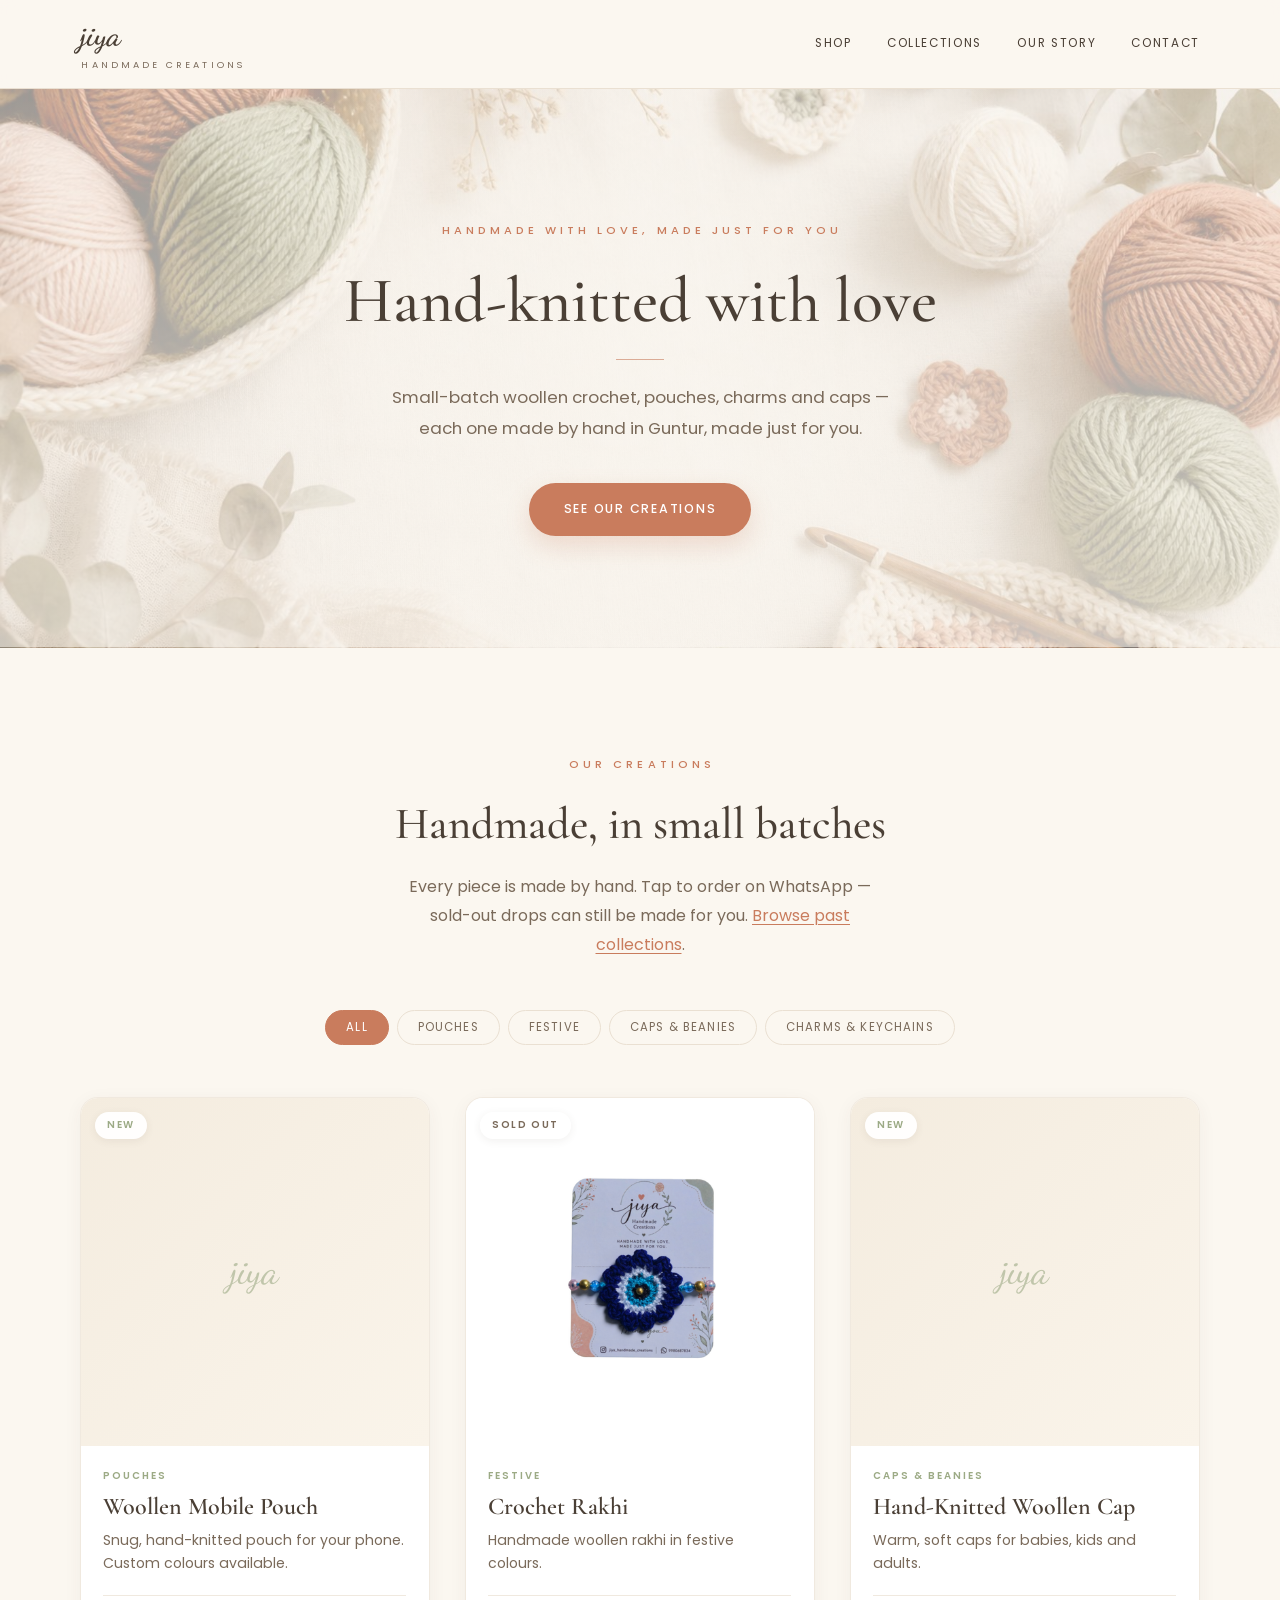
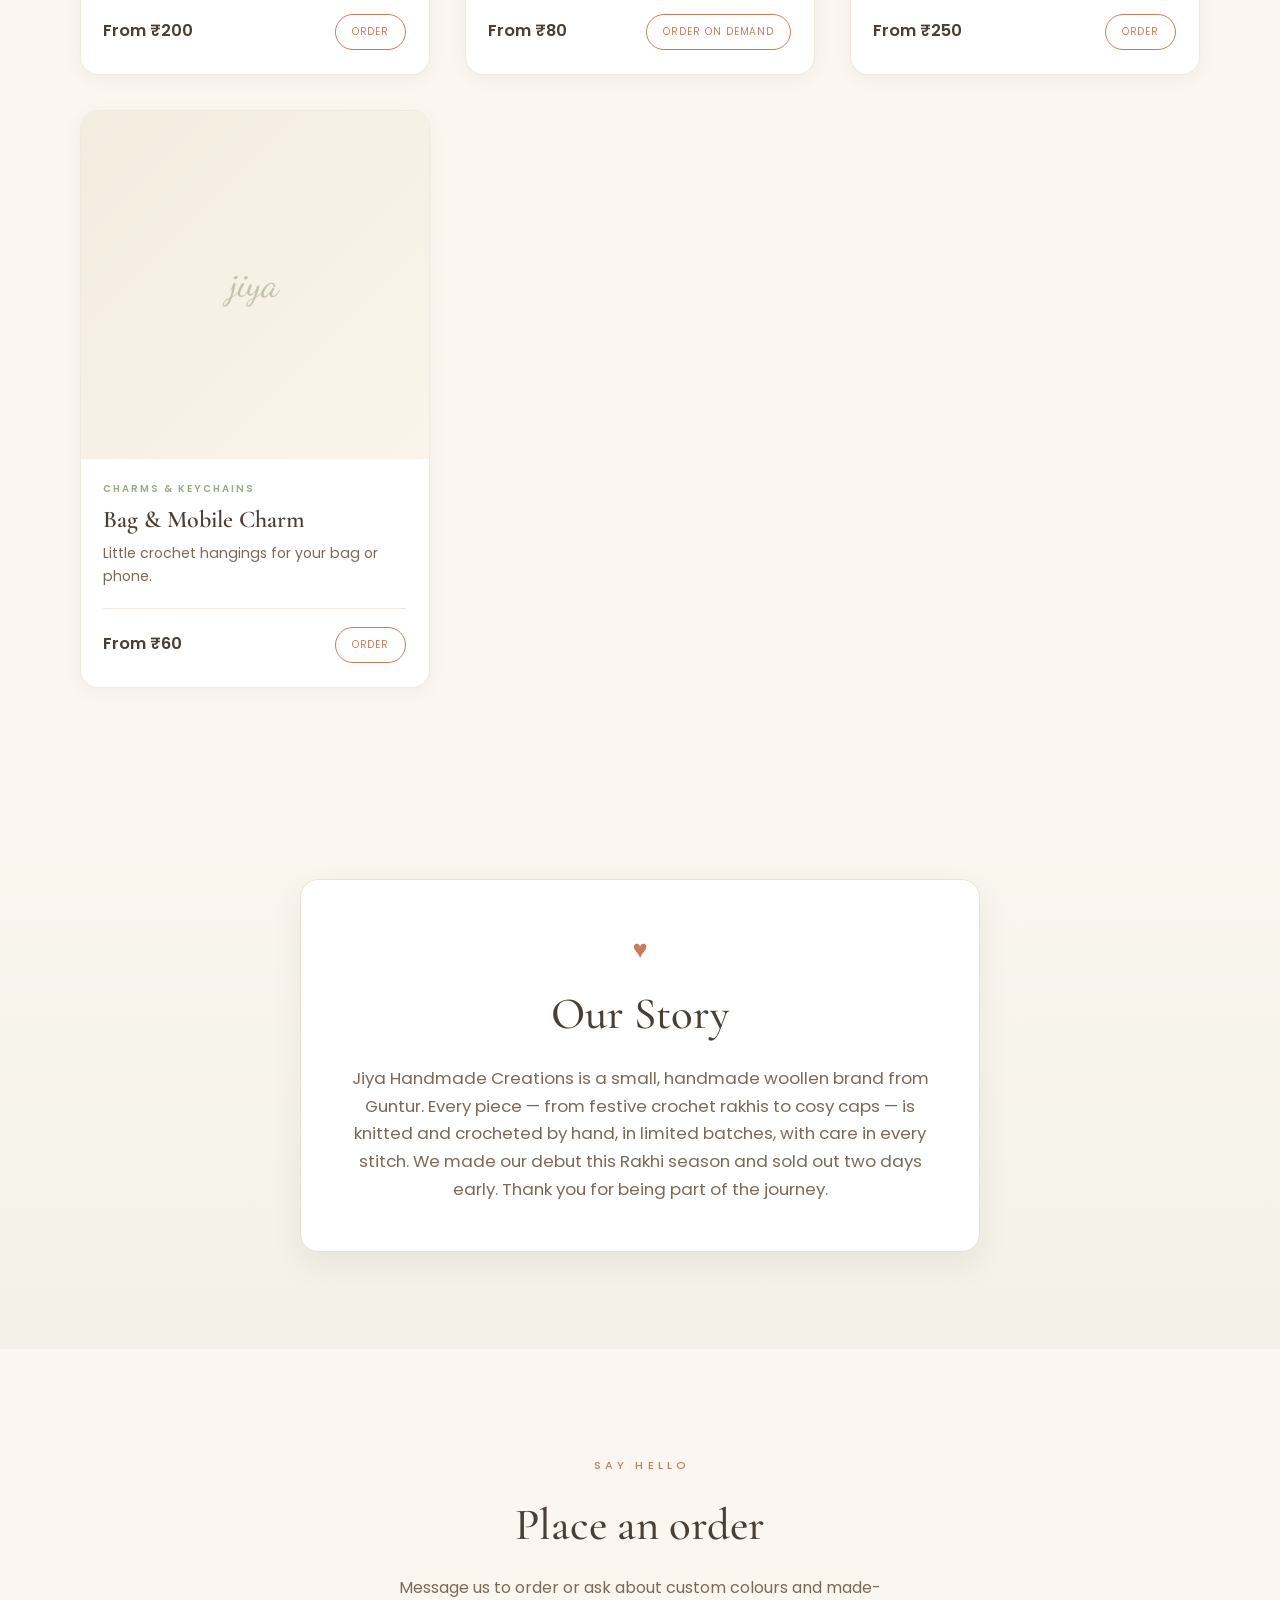
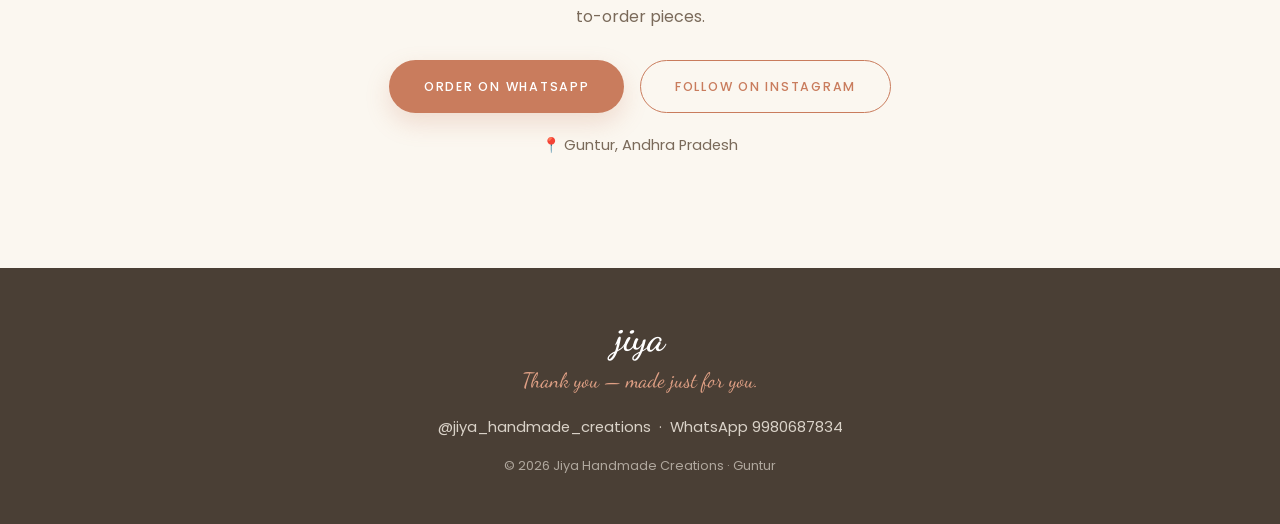
==== commit 82b4f14d: "Add seasonal collections archive and on-demand orders Keep the home Shop current while past festive " ====
--- a/index.html
+++ b/index.html
@@ -3,8 +3,9 @@
 <head>
   <meta charset="UTF-8" />
   <meta name="viewport" content="width=device-width, initial-scale=1.0" />
-  <title>Jiya Handmade Creations — Handmade with love, made just for you</title>
-  <meta name="description" content="Jiya Handmade Creations — small-batch hand-knitted and crochet woollen pouches, charms, caps and festive rakhis, handmade in Guntur." />
+  <title>Jiya Handmade Creations — Handmade woollen crochet from Guntur</title>
+  <meta name="description" content="Jiya Handmade Creations — small-batch hand-knitted and crochet woollen pouches, charms, caps and festive rakhis, handmade in Guntur. Past drops stay in our collections and can be ordered on demand." />
+  <link rel="canonical" href="https://sravanskumar.github.io/jiya/" />
 
   <!-- Favicon / icons -->
   <link rel="icon" type="image/png" href="assets/jiya-logo.png" />
@@ -12,10 +13,31 @@
 
   <!-- Social share preview -->
   <meta property="og:title" content="Jiya Handmade Creations" />
-  <meta property="og:description" content="Handmade with love, made just for you. Hand-knitted & crochet woollen creations from Guntur." />
-  <meta property="og:image" content="assets/jiya-logo.png" />
+  <meta property="og:description" content="Handmade with love, made just for you. Hand-knitted &amp; crochet woollen creations from Guntur." />
+  <meta property="og:image" content="https://sravanskumar.github.io/jiya/assets/jiya-logo.png" />
+  <meta property="og:url" content="https://sravanskumar.github.io/jiya/" />
   <meta property="og:type" content="website" />
   <meta name="twitter:card" content="summary_large_image" />
+  <meta name="twitter:image" content="https://sravanskumar.github.io/jiya/assets/jiya-logo.png" />
+
+  <script type="application/ld+json">
+  {
+    "@context": "https://schema.org",
+    "@type": "LocalBusiness",
+    "name": "Jiya Handmade Creations",
+    "description": "Small-batch hand-knitted and crochet woollen creations from Guntur. Festive drops, pouches, charms and caps — made just for you.",
+    "image": "https://sravanskumar.github.io/jiya/assets/jiya-logo.png",
+    "url": "https://sravanskumar.github.io/jiya/",
+    "telephone": "+919980687834",
+    "address": {
+      "@type": "PostalAddress",
+      "addressLocality": "Guntur",
+      "addressRegion": "Andhra Pradesh",
+      "addressCountry": "IN"
+    },
+    "sameAs": ["https://www.instagram.com/jiya_handmade_creations/"]
+  }
+  </script>
 
   <!-- Fonts -->
   <link rel="preconnect" href="https://fonts.googleapis.com" />
@@ -35,6 +57,7 @@
       </a>
       <div class="nav-links">
         <a href="#products">Shop</a>
+        <a href="collections/">Collections</a>
         <a href="#about">Our Story</a>
         <a href="#contact">Contact</a>
       </div>
@@ -58,12 +81,12 @@
       <div class="section-head reveal">
         <p class="section-eyebrow">Our Creations</p>
         <h2 class="section-title">Handmade, in small batches</h2>
-        <p class="section-note">Every piece is made by hand. Tap a product to order on WhatsApp.</p>
+        <p class="section-note">Every piece is made by hand. Tap to order on WhatsApp — sold-out drops can still be made for you. <a href="collections/">Browse past collections</a>.</p>
       </div>
 
       <div id="filters" class="filters"></div>
       <div id="product-grid" class="product-grid"></div>
-      <p id="empty-note" class="empty-note" hidden>No products in this category yet — check back soon 💛</p>
+      <p id="empty-note" class="empty-note" hidden>Nothing in this category right now. <a href="collections/">See past collections</a> or check back soon.</p>
     </div>
   </section>
 
--- a/styles.css
+++ b/styles.css
@@ -30,7 +30,10 @@
   background: var(--cream);
   line-height: 1.65;
   -webkit-font-smoothing: antialiased;
-}
+  overflow-x: hidden;
+}
+
+img { max-width: 100%; }
 
 .container {
   width: min(1120px, 90%);
@@ -132,7 +135,8 @@
   background: var(--terracotta);
   transition: width 0.2s ease;
 }
-.nav-links a:hover::after { width: 100%; }
+.nav-links a:hover::after,
+.nav-links a[aria-current="page"]::after { width: 100%; }
 
 /* ---------- Hero ---------- */
 .hero {
@@ -312,19 +316,22 @@
   align-items: center;
   justify-content: space-between;
   gap: 0.6rem;
+  flex-wrap: wrap;
   padding-top: 1.1rem;
   border-top: 1px solid rgba(234, 224, 210, 0.7);
 }
 .card-price { font-weight: 600; color: var(--cocoa); font-size: 1.02rem; }
 .card-order {
-  font-size: 0.68rem;
-  letter-spacing: 0.12em;
-  text-transform: uppercase;
-  padding: 0.6rem 1.3rem;
+  font-size: 0.62rem;
+  letter-spacing: 0.1em;
+  text-transform: uppercase;
+  padding: 0.55rem 1rem;
   background: transparent;
   color: var(--terracotta);
   border: 1.5px solid var(--terracotta);
   border-radius: 999px;
+  text-align: center;
+  white-space: nowrap;
   transition: background 0.25s ease, color 0.25s ease;
 }
 .card-order:hover { background: var(--terracotta); color: #fff; }
@@ -335,7 +342,34 @@
   pointer-events: none;
 }
 
-.empty-note { text-align: center; color: var(--taupe); margin-top: 1rem; }
+.section-note a {
+  color: var(--terracotta);
+  text-decoration: underline;
+  text-underline-offset: 3px;
+}
+.empty-note a {
+  color: var(--terracotta);
+  text-decoration: underline;
+  text-underline-offset: 3px;
+}
+
+/* ---------- Collection archive ---------- */
+.collection-grid {
+  display: grid;
+  grid-template-columns: repeat(auto-fill, minmax(260px, 1fr));
+  gap: 2.2rem;
+}
+a.collection-card { color: inherit; }
+.collection-cta {
+  margin: 0;
+  padding-top: 1.1rem;
+  border-top: 1px solid rgba(234, 224, 210, 0.7);
+  font-size: 0.68rem;
+  letter-spacing: 0.12em;
+  text-transform: uppercase;
+  color: var(--terracotta);
+  font-weight: 600;
+}
 .grid-message {
   grid-column: 1 / -1;
   text-align: center;
@@ -388,10 +422,39 @@
 .footer-copy { font-size: 0.8rem; opacity: 0.6; margin-top: 1rem; }
 
 /* ---------- Responsive ---------- */
+
+/* Tablet */
+@media (max-width: 820px) {
+  .section { padding: 4.5rem 0; }
+  .hero { padding: 6rem 0 5.5rem; }
+}
+
+/* Mobile */
 @media (max-width: 640px) {
+  .nav {
+    flex-direction: column;
+    gap: 0.7rem;
+    padding: 0.9rem 0;
+  }
+  .brand { align-items: center; text-align: center; }
+  .brand-script { font-size: 1.75rem; }
+  .nav-links { gap: 1.15rem; flex-wrap: wrap; justify-content: center; }
+  .nav-links a { font-size: 0.7rem; letter-spacing: 0.12em; }
+
+  .hero { padding: 4.5rem 0 4rem; }
+  .eyebrow { letter-spacing: 0.22em; font-size: 0.62rem; }
+  .hero-heading { font-size: 2.2rem; }
+  .hero-sub { font-size: 0.98rem; }
+
+  .section { padding: 3.8rem 0; }
+  .section-eyebrow { letter-spacing: 0.24em; }
+  .about-card { padding: 2.2rem 1.6rem; }
+  .contact-buttons { flex-direction: column; align-items: stretch; }
+  .contact-buttons .btn { text-align: center; }
+}
+
+/* Small phones */
+@media (max-width: 380px) {
+  .hero-heading { font-size: 1.95rem; }
   .nav-links { gap: 1.1rem; }
-  .nav-links a { font-size: 0.85rem; }
-  .brand-script { font-size: 1.7rem; }
-  .hero { padding: 4rem 0 3.5rem; }
-  .about-card { padding: 2.2rem 1.6rem; }
-}
+}
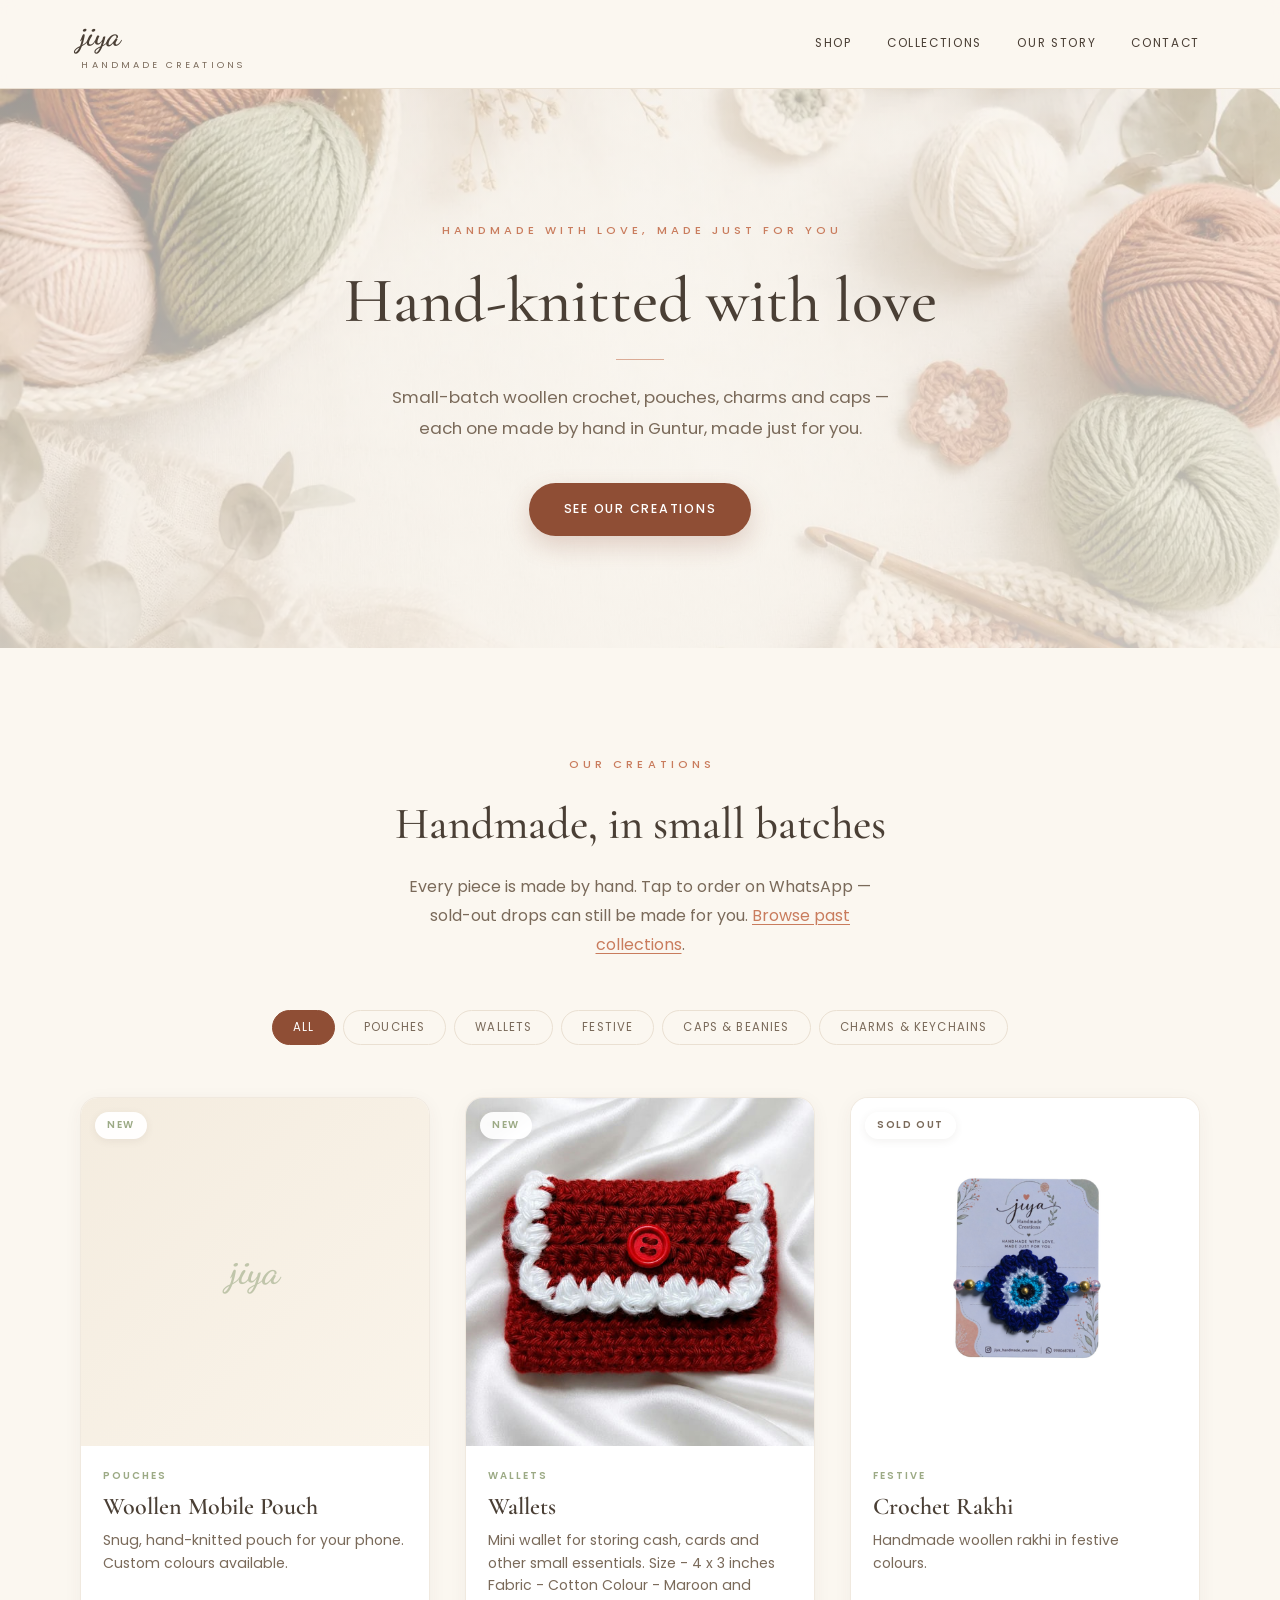
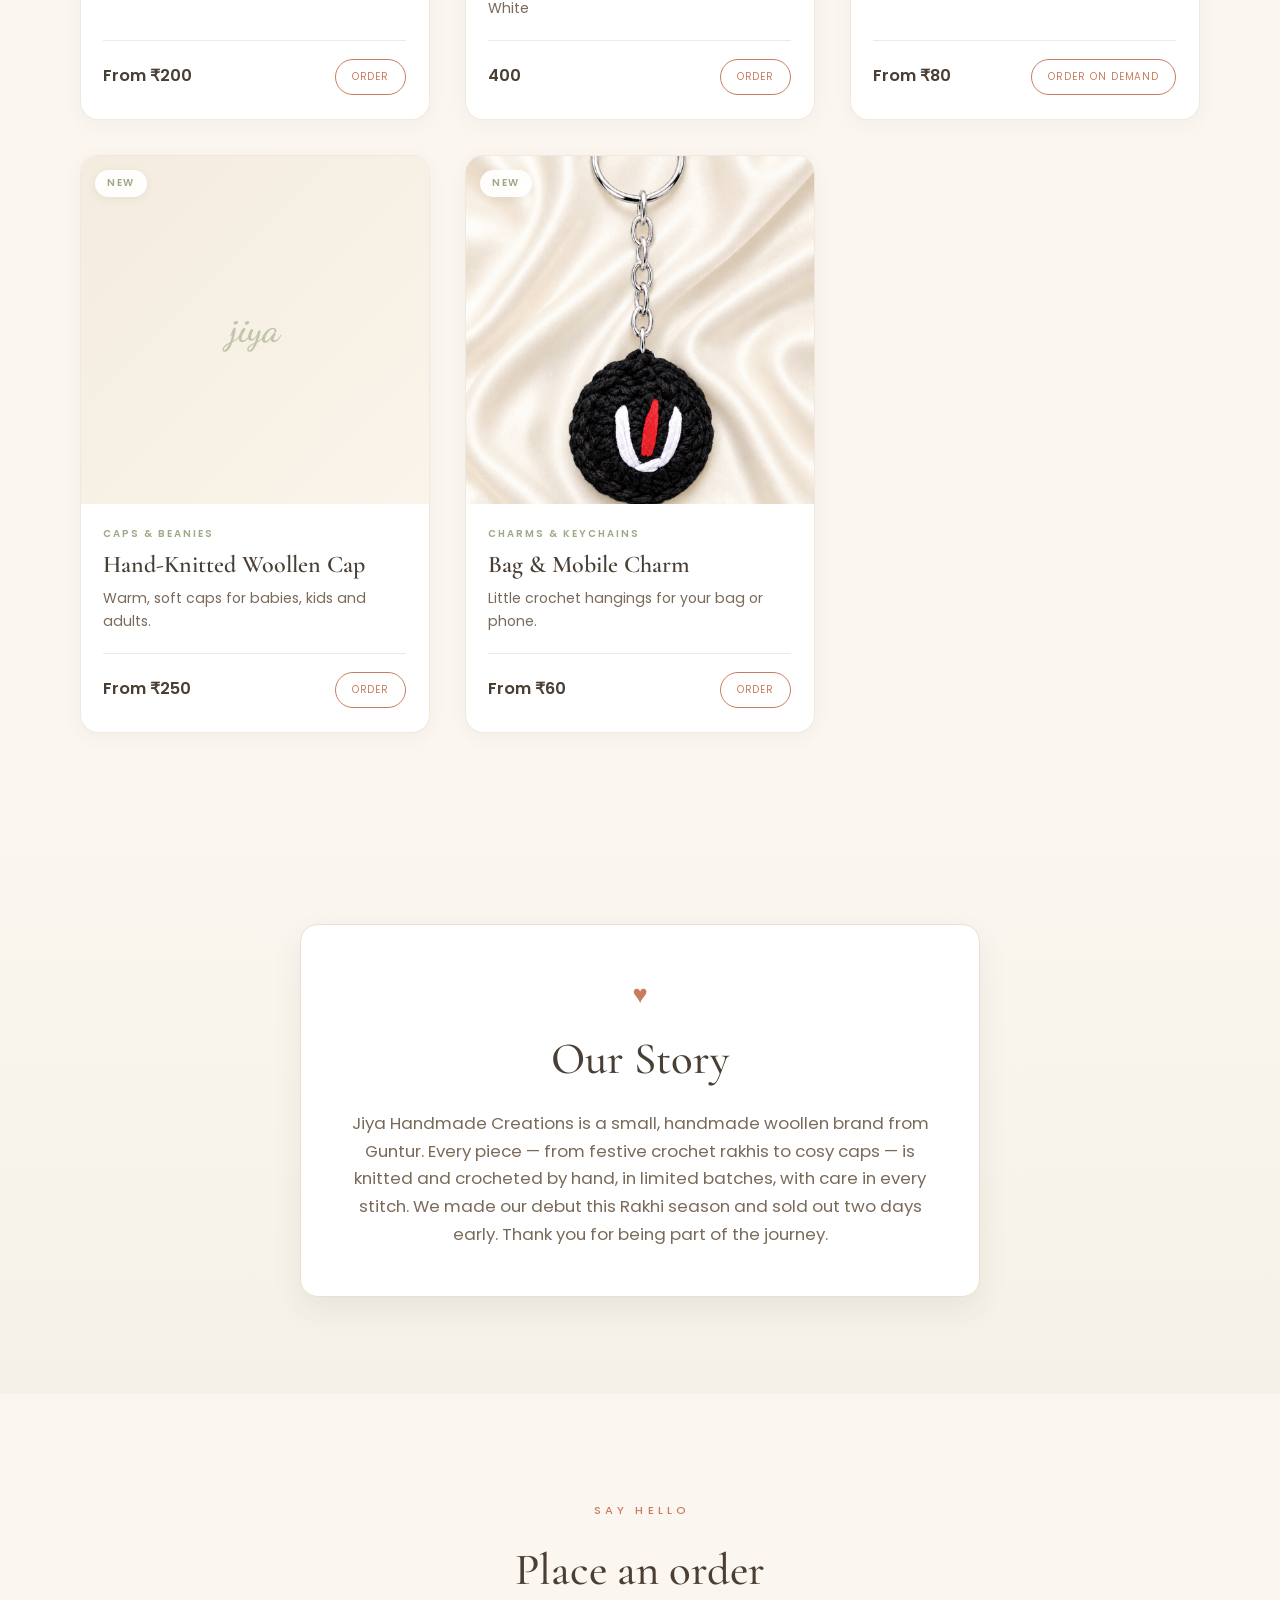
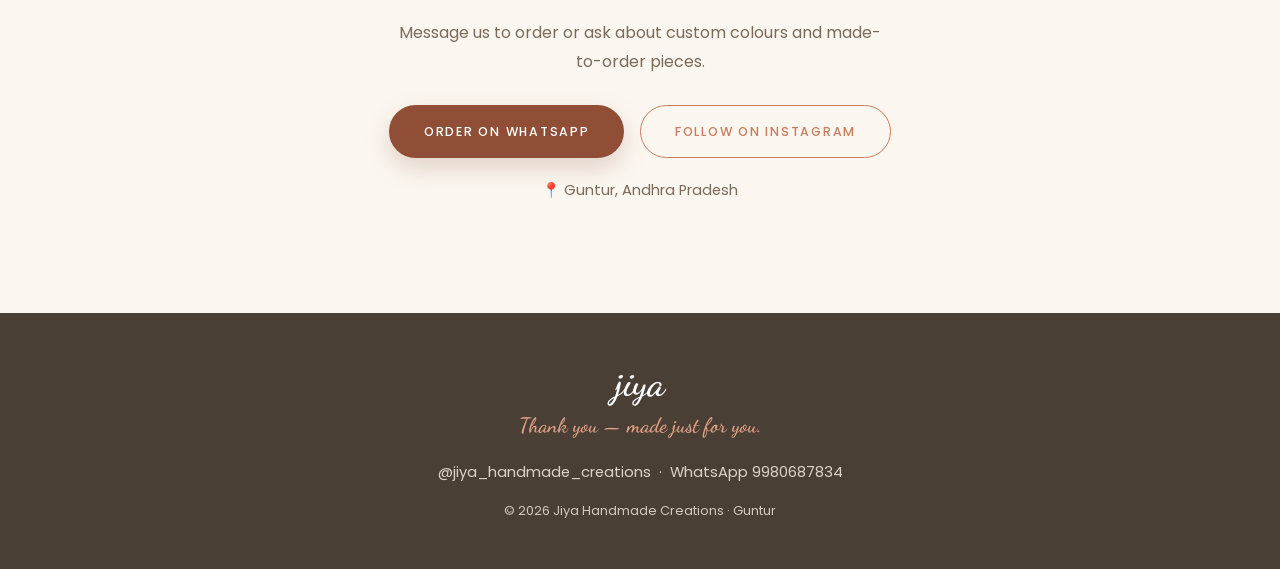
==== commit ae07b04a: "Speed up first paint and fix leftover accessibility issues. Self-host latin font subsets, preload th" ====
--- a/index.html
+++ b/index.html
@@ -8,17 +8,17 @@
   <link rel="canonical" href="https://sravanskumar.github.io/jiya/" />
 
   <!-- Favicon / icons -->
-  <link rel="icon" type="image/png" href="assets/jiya-logo.png" />
-  <link rel="apple-touch-icon" href="assets/jiya-logo.png" />
+  <link rel="icon" type="image/png" href="assets/favicon.png" />
+  <link rel="apple-touch-icon" href="assets/apple-touch.png" />
 
   <!-- Social share preview -->
   <meta property="og:title" content="Jiya Handmade Creations" />
   <meta property="og:description" content="Handmade with love, made just for you. Hand-knitted &amp; crochet woollen creations from Guntur." />
-  <meta property="og:image" content="https://sravanskumar.github.io/jiya/assets/jiya-logo.png" />
+  <meta property="og:image" content="https://sravanskumar.github.io/jiya/assets/og-image.jpg" />
   <meta property="og:url" content="https://sravanskumar.github.io/jiya/" />
   <meta property="og:type" content="website" />
   <meta name="twitter:card" content="summary_large_image" />
-  <meta name="twitter:image" content="https://sravanskumar.github.io/jiya/assets/jiya-logo.png" />
+  <meta name="twitter:image" content="https://sravanskumar.github.io/jiya/assets/og-image.jpg" />
 
   <script type="application/ld+json">
   {
@@ -26,7 +26,7 @@
     "@type": "LocalBusiness",
     "name": "Jiya Handmade Creations",
     "description": "Small-batch hand-knitted and crochet woollen creations from Guntur. Festive drops, pouches, charms and caps — made just for you.",
-    "image": "https://sravanskumar.github.io/jiya/assets/jiya-logo.png",
+    "image": "https://sravanskumar.github.io/jiya/assets/og-image.jpg",
     "url": "https://sravanskumar.github.io/jiya/",
     "telephone": "+919980687834",
     "address": {
@@ -39,11 +39,8 @@
   }
   </script>
 
-  <!-- Fonts -->
-  <link rel="preconnect" href="https://fonts.googleapis.com" />
-  <link rel="preconnect" href="https://fonts.gstatic.com" crossorigin />
-  <link href="https://fonts.googleapis.com/css2?family=Cormorant+Garamond:wght@500;600;700&family=Dancing+Script:wght@600;700&family=Poppins:wght@300;400;500;600&display=swap" rel="stylesheet" />
-
+  <link rel="preload" as="font" href="fonts/dancing-script-600.woff2" type="font/woff2" crossorigin />
+  <link rel="preload" as="image" href="assets/hero.webp" type="image/webp" fetchpriority="high" />
   <link rel="stylesheet" href="styles.css" />
 </head>
 <body>
@@ -64,14 +61,21 @@
     </nav>
   </header>
 
+  <main>
+
   <!-- ===================== HERO ===================== -->
   <section class="hero">
-    <div class="hero-bg" aria-hidden="true"></div>
+    <div class="hero-bg" aria-hidden="true">
+      <picture>
+        <source type="image/webp" srcset="assets/hero.webp" />
+        <img src="assets/hero.jpg" alt="" width="1600" height="1067" fetchpriority="high" decoding="async" />
+      </picture>
+    </div>
     <div class="container hero-inner">
       <p class="eyebrow">Handmade with love, made just for you</p>
-      <h1 id="hero-heading" class="hero-heading"></h1>
-      <p id="hero-subheading" class="hero-sub"></p>
-      <a id="hero-button" href="#products" class="btn btn-primary"></a>
+      <h1 id="hero-heading" class="hero-heading">Hand-knitted with love</h1>
+      <p id="hero-subheading" class="hero-sub">Small-batch woollen crochet, pouches, charms and caps — each one made by hand in Guntur, made just for you.</p>
+      <a id="hero-button" href="#products" class="btn btn-primary">See our creations</a>
     </div>
   </section>
 
@@ -95,8 +99,8 @@
     <div class="container about-inner">
       <div class="about-card reveal">
         <span class="about-heart" aria-hidden="true">♥</span>
-        <h2 id="about-heading" class="section-title"></h2>
-        <p id="about-text" class="about-text"></p>
+        <h2 id="about-heading" class="section-title">Our Story</h2>
+        <p id="about-text" class="about-text">Jiya Handmade Creations is a small, handmade woollen brand from Guntur. Every piece — from festive crochet rakhis to cosy caps — is knitted and crocheted by hand, in limited batches, with care in every stitch. We made our debut this Rakhi season and sold out two days early. Thank you for being part of the journey.</p>
       </div>
     </div>
   </section>
@@ -115,17 +119,19 @@
     </div>
   </section>
 
+  </main>
+
   <!-- ===================== FOOTER ===================== -->
   <footer class="site-footer">
     <div class="container footer-inner">
       <span class="brand-script footer-logo">jiya</span>
       <p class="footer-tagline">Thank you — made just for you.</p>
       <p id="footer-contact" class="footer-contact"></p>
-      <p class="footer-copy">&copy; <span id="year"></span> Jiya Handmade Creations · Guntur</p>
+      <p class="footer-copy">&copy; <span id="year">2026</span> Jiya Handmade Creations · Guntur</p>
     </div>
   </footer>
 
-  <script src="content.js"></script>
-  <script src="app.js"></script>
+  <script src="content.js" defer></script>
+  <script src="app.js" defer></script>
 </body>
 </html>
--- a/styles.css
+++ b/styles.css
@@ -5,7 +5,8 @@
 
 :root {
   --terracotta: #C97C5D;
-  --terracotta-dark: #b3684b;
+  --terracotta-fill: #8F4E35;
+  --terracotta-dark: #7A4230;
   --blush: #E0A085;
   --sage: #9CAA85;
   --cocoa: #4A3F35;
@@ -17,6 +18,56 @@
   --shadow: 0 12px 30px rgba(74, 63, 53, 0.08);
   --shadow-hover: 0 18px 40px rgba(74, 63, 53, 0.14);
   --radius: 18px;
+}
+
+/* Latin subsets from Google Fonts (SIL OFL). Relatives are from this CSS file. */
+@font-face {
+  font-family: "Dancing Script";
+  font-style: normal;
+  font-weight: 600;
+  font-display: swap;
+  src: url("fonts/dancing-script-600.woff2") format("woff2");
+  unicode-range: U+0000-00FF, U+0131, U+0152-0153, U+02BB-02BC, U+02C6, U+02DA, U+02DC, U+0304, U+0308, U+0329, U+2000-206F, U+20AC, U+2122, U+2191, U+2193, U+2212, U+2215, U+FEFF, U+FFFD;
+}
+@font-face {
+  font-family: "Cormorant Garamond";
+  font-style: normal;
+  font-weight: 500;
+  font-display: swap;
+  src: url("fonts/cormorant-garamond-600.woff2") format("woff2");
+  unicode-range: U+0000-00FF, U+0131, U+0152-0153, U+02BB-02BC, U+02C6, U+02DA, U+02DC, U+0304, U+0308, U+0329, U+2000-206F, U+20AC, U+2122, U+2191, U+2193, U+2212, U+2215, U+FEFF, U+FFFD;
+}
+@font-face {
+  font-family: "Cormorant Garamond";
+  font-style: normal;
+  font-weight: 600;
+  font-display: swap;
+  src: url("fonts/cormorant-garamond-600.woff2") format("woff2");
+  unicode-range: U+0000-00FF, U+0131, U+0152-0153, U+02BB-02BC, U+02C6, U+02DA, U+02DC, U+0304, U+0308, U+0329, U+2000-206F, U+20AC, U+2122, U+2191, U+2193, U+2212, U+2215, U+FEFF, U+FFFD;
+}
+@font-face {
+  font-family: "Poppins";
+  font-style: normal;
+  font-weight: 400;
+  font-display: swap;
+  src: url("fonts/poppins-400.woff2") format("woff2");
+  unicode-range: U+0000-00FF, U+0131, U+0152-0153, U+02BB-02BC, U+02C6, U+02DA, U+02DC, U+0304, U+0308, U+0329, U+2000-206F, U+20AC, U+2122, U+2191, U+2193, U+2212, U+2215, U+FEFF, U+FFFD;
+}
+@font-face {
+  font-family: "Poppins";
+  font-style: normal;
+  font-weight: 500;
+  font-display: swap;
+  src: url("fonts/poppins-500.woff2") format("woff2");
+  unicode-range: U+0000-00FF, U+0131, U+0152-0153, U+02BB-02BC, U+02C6, U+02DA, U+02DC, U+0304, U+0308, U+0329, U+2000-206F, U+20AC, U+2122, U+2191, U+2193, U+2212, U+2215, U+FEFF, U+FFFD;
+}
+@font-face {
+  font-family: "Poppins";
+  font-style: normal;
+  font-weight: 600;
+  font-display: swap;
+  src: url("fonts/poppins-600.woff2") format("woff2");
+  unicode-range: U+0000-00FF, U+0131, U+0152-0153, U+02BB-02BC, U+02C6, U+02DA, U+02DC, U+0304, U+0308, U+0329, U+2000-206F, U+20AC, U+2122, U+2191, U+2193, U+2212, U+2215, U+FEFF, U+FFFD;
 }
 
 * { box-sizing: border-box; }
@@ -60,11 +111,11 @@
 .btn:hover { transform: translateY(-2px); }
 
 .btn-primary {
-  background: var(--terracotta);
+  background: var(--terracotta-fill);
   color: #fff;
-  box-shadow: 0 10px 24px rgba(201, 124, 93, 0.22);
-}
-.btn-primary:hover { background: var(--terracotta-dark); box-shadow: 0 14px 30px rgba(201, 124, 93, 0.28); }
+  box-shadow: 0 10px 24px rgba(143, 78, 53, 0.22);
+}
+.btn-primary:hover { background: var(--terracotta-dark); box-shadow: 0 14px 30px rgba(143, 78, 53, 0.28); }
 
 .btn-outline {
   background: transparent;
@@ -149,18 +200,28 @@
 .hero-bg {
   position: absolute;
   inset: 0;
-  background-image:
-    linear-gradient(rgba(251, 247, 240, 0.62), rgba(251, 247, 240, 0.78)),
-    url("assets/hero.jpg");
-  background-size: cover;
-  background-position: center;
   z-index: 1;
+}
+.hero-bg picture,
+.hero-bg img {
+  position: absolute;
+  inset: 0;
+  width: 100%;
+  height: 100%;
+  display: block;
+}
+.hero-bg img {
+  object-fit: cover;
+  object-position: center;
 }
 .hero-bg::after {
   content: "";
   position: absolute;
   inset: 0;
-  background: radial-gradient(circle at 50% 42%, rgba(251, 247, 240, 0.55), transparent 60%);
+  background:
+    linear-gradient(rgba(251, 247, 240, 0.62), rgba(251, 247, 240, 0.78)),
+    radial-gradient(circle at 50% 42%, rgba(251, 247, 240, 0.55), transparent 60%);
+  pointer-events: none;
 }
 .hero-inner { position: relative; z-index: 2; }
 .eyebrow {
@@ -238,8 +299,8 @@
 }
 .filter-btn:hover { border-color: var(--terracotta); color: var(--terracotta); }
 .filter-btn.active {
-  background: var(--terracotta);
-  border-color: var(--terracotta);
+  background: var(--terracotta-fill);
+  border-color: var(--terracotta-fill);
   color: #fff;
 }
 
@@ -419,7 +480,7 @@
   margin: 0.3rem 0 1rem;
 }
 .footer-contact { font-size: 0.92rem; opacity: 0.85; margin: 0.2rem 0; }
-.footer-copy { font-size: 0.8rem; opacity: 0.6; margin-top: 1rem; }
+.footer-copy { font-size: 0.8rem; color: #d4c8ba; margin-top: 1rem; }
 
 /* ---------- Responsive ---------- */
 
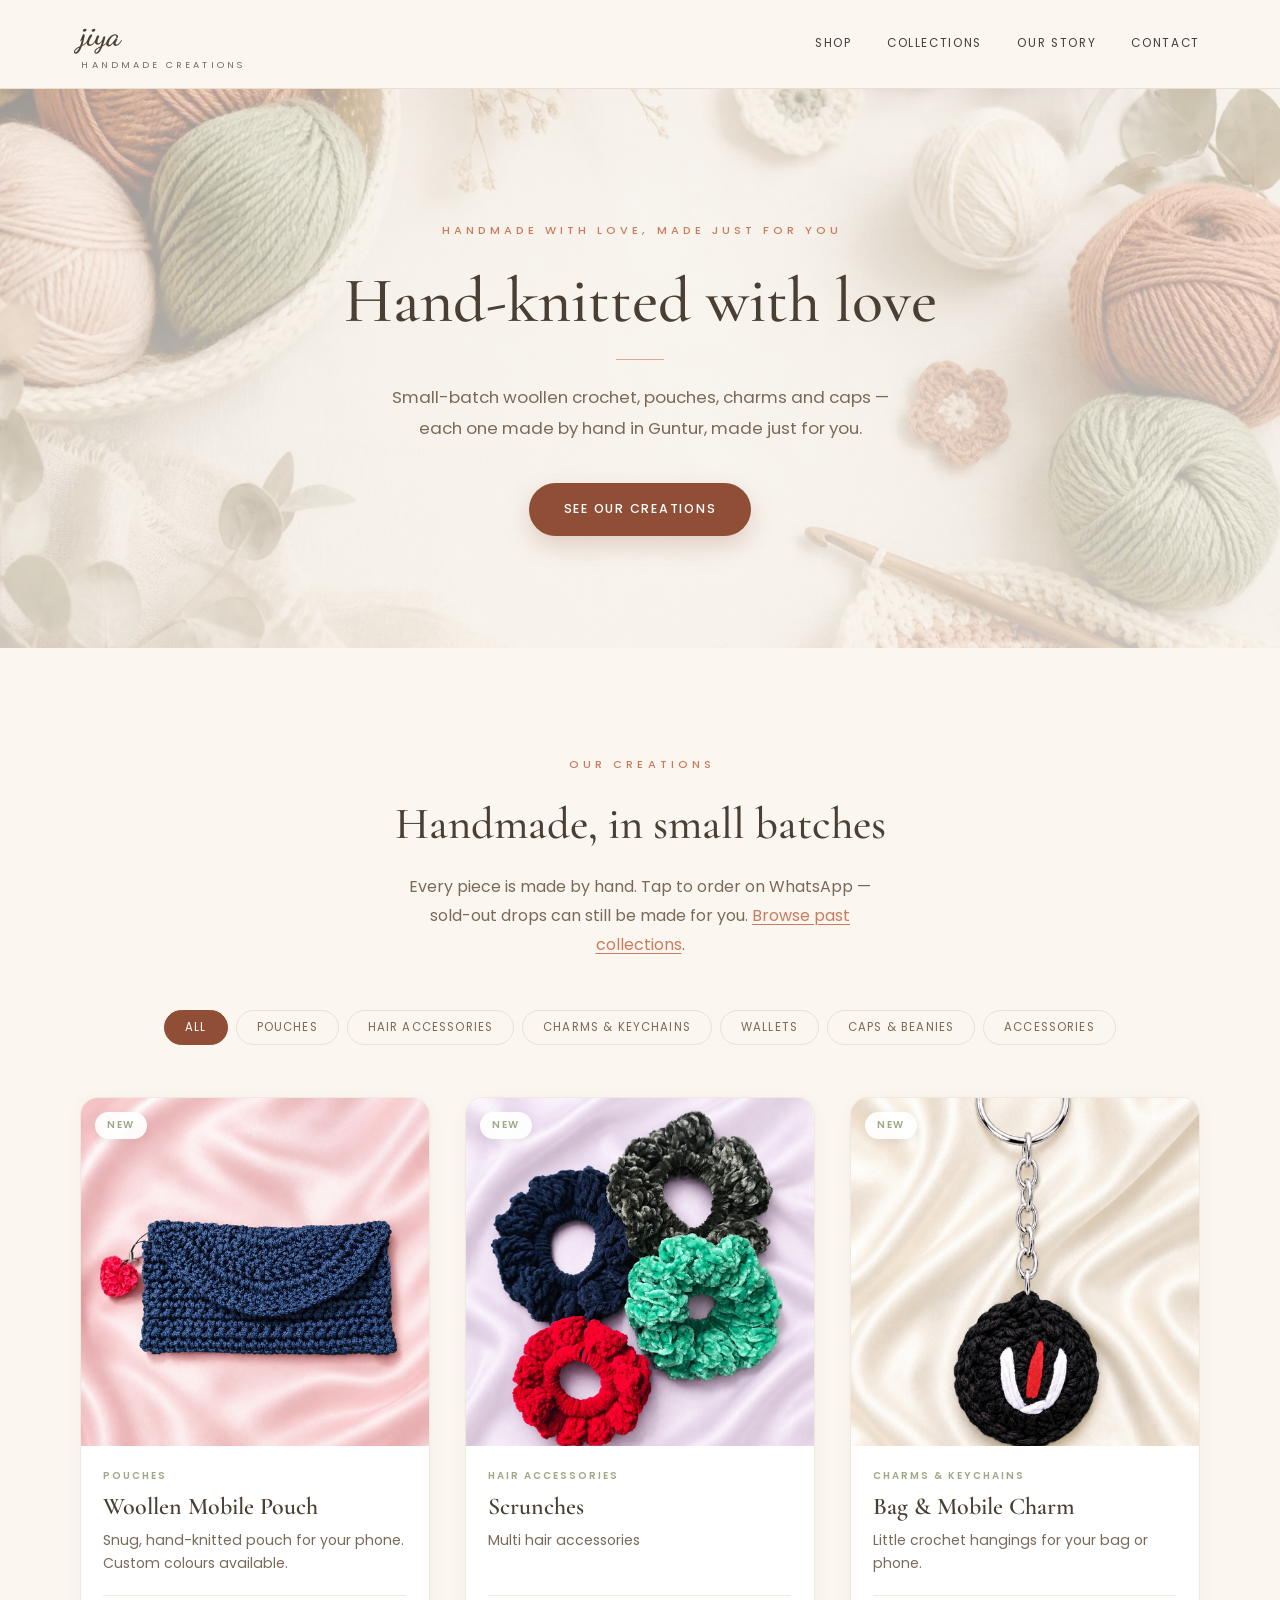
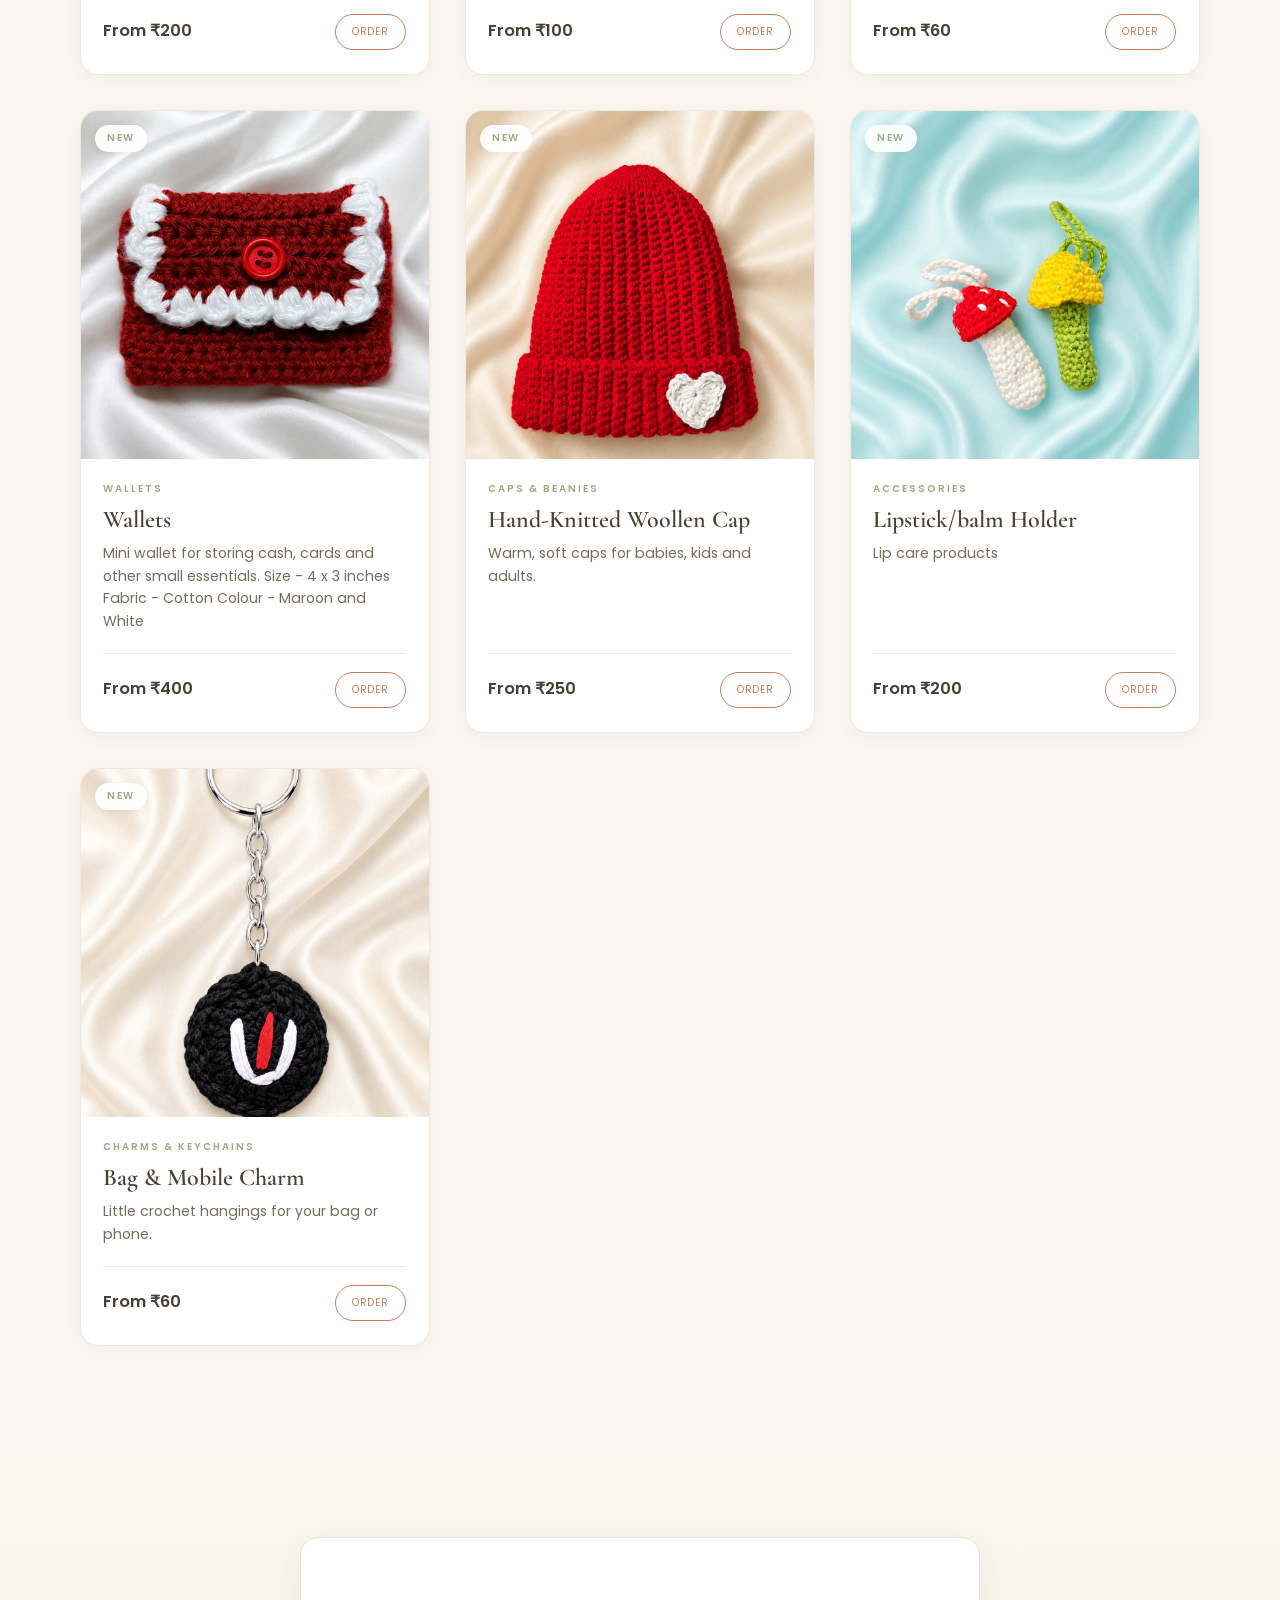
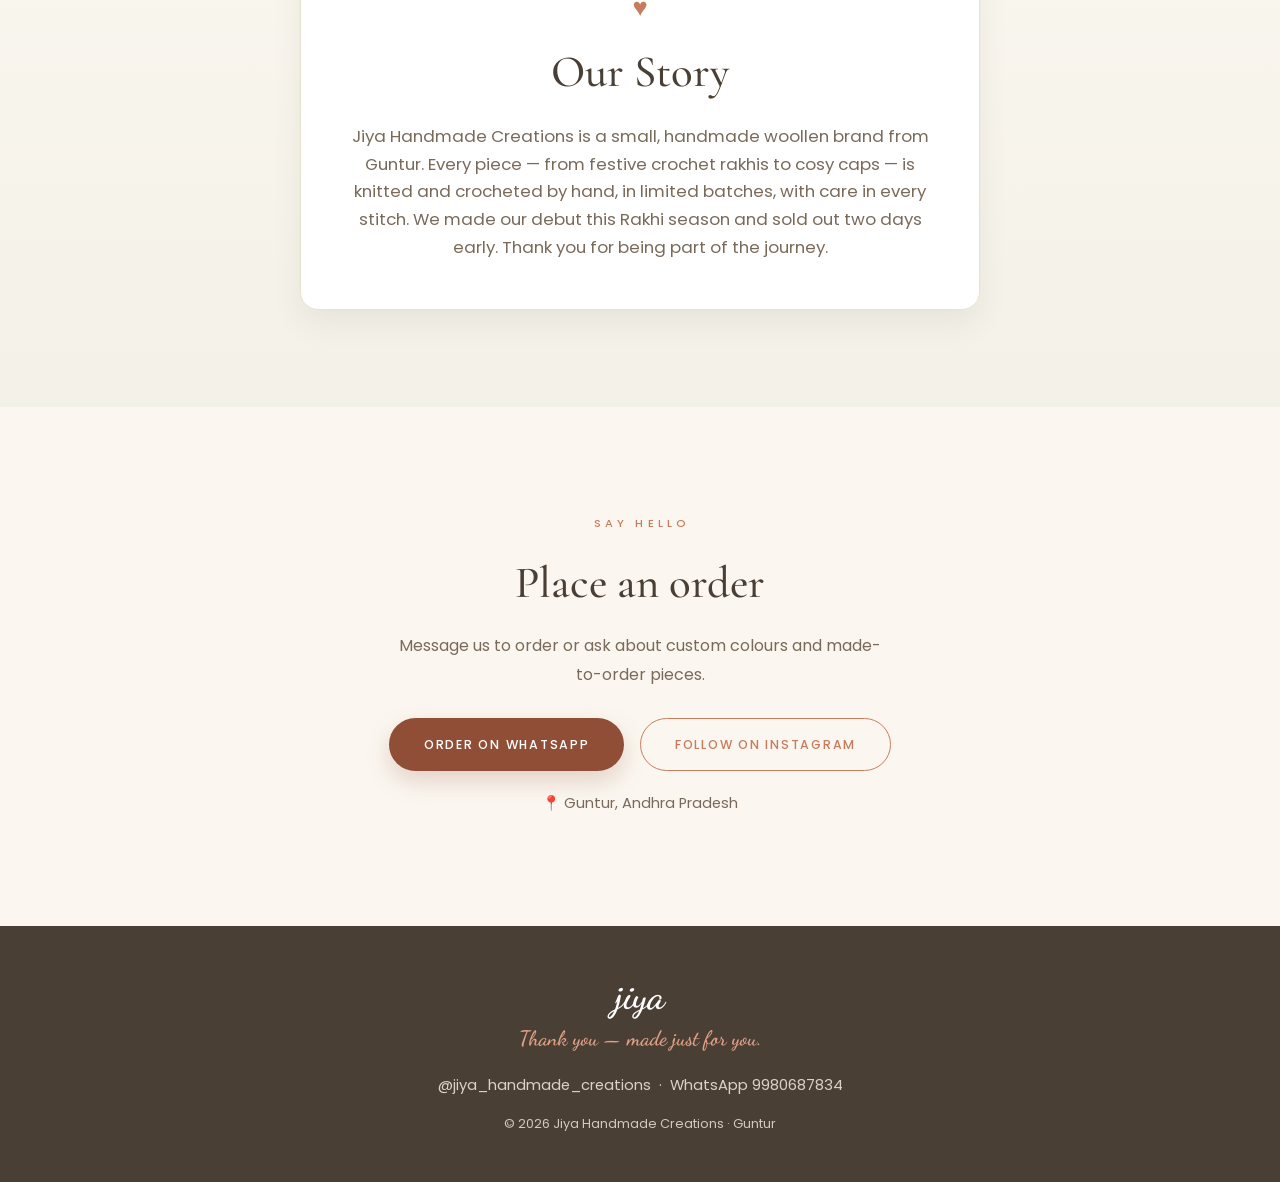
==== commit 436bf7ac: "Group matching Airtable rows into one shop card with variant thumbnails. Co-authored-by: Cursor <cur" ====
--- a/index.html
+++ b/index.html
@@ -5,7 +5,7 @@
   <meta name="viewport" content="width=device-width, initial-scale=1.0" />
   <title>Jiya Handmade Creations — Handmade woollen crochet from Guntur</title>
   <meta name="description" content="Jiya Handmade Creations — small-batch hand-knitted and crochet woollen pouches, charms, caps and festive rakhis, handmade in Guntur. Past drops stay in our collections and can be ordered on demand." />
-  <link rel="canonical" href="https://sravanskumar.github.io/jiya/" />
+  <link rel="canonical" href="https://jiyahandmade.com/" />
 
   <!-- Favicon / icons -->
   <link rel="icon" type="image/png" href="assets/favicon.png" />
@@ -14,11 +14,11 @@
   <!-- Social share preview -->
   <meta property="og:title" content="Jiya Handmade Creations" />
   <meta property="og:description" content="Handmade with love, made just for you. Hand-knitted &amp; crochet woollen creations from Guntur." />
-  <meta property="og:image" content="https://sravanskumar.github.io/jiya/assets/og-image.jpg" />
-  <meta property="og:url" content="https://sravanskumar.github.io/jiya/" />
+  <meta property="og:image" content="https://jiyahandmade.com/assets/og-image.jpg" />
+  <meta property="og:url" content="https://jiyahandmade.com/" />
   <meta property="og:type" content="website" />
   <meta name="twitter:card" content="summary_large_image" />
-  <meta name="twitter:image" content="https://sravanskumar.github.io/jiya/assets/og-image.jpg" />
+  <meta name="twitter:image" content="https://jiyahandmade.com/assets/og-image.jpg" />
 
   <script type="application/ld+json">
   {
@@ -26,8 +26,8 @@
     "@type": "LocalBusiness",
     "name": "Jiya Handmade Creations",
     "description": "Small-batch hand-knitted and crochet woollen creations from Guntur. Festive drops, pouches, charms and caps — made just for you.",
-    "image": "https://sravanskumar.github.io/jiya/assets/og-image.jpg",
-    "url": "https://sravanskumar.github.io/jiya/",
+    "image": "https://jiyahandmade.com/assets/og-image.jpg",
+    "url": "https://jiyahandmade.com/",
     "telephone": "+919980687834",
     "address": {
       "@type": "PostalAddress",
@@ -132,6 +132,7 @@
   </footer>
 
   <script src="content.js" defer></script>
+  <script src="cards.js" defer></script>
   <script src="app.js" defer></script>
 </body>
 </html>
--- a/styles.css
+++ b/styles.css
@@ -331,8 +331,8 @@
   justify-content: center;
   overflow: hidden;
 }
-.card-media img { width: 100%; height: 100%; object-fit: cover; transition: transform 0.5s ease; }
-.card:hover .card-media img { transform: scale(1.05); }
+.card-media > img { width: 100%; height: 100%; object-fit: cover; transition: transform 0.5s ease; }
+.card:hover .card-media > img { transform: scale(1.05); }
 .card-placeholder {
   font-family: "Dancing Script", cursive;
   font-size: 2.4rem;
@@ -354,6 +354,55 @@
   box-shadow: 0 2px 8px rgba(74, 63, 53, 0.08);
 }
 .ribbon.soldout { color: var(--taupe); }
+
+.card-thumbs {
+  display: flex;
+  gap: 0.4rem;
+  padding: 0.65rem 1.2rem 0;
+  overflow-x: auto;
+  -webkit-overflow-scrolling: touch;
+}
+.card-thumb {
+  flex: 0 0 auto;
+  width: 3.5rem;
+  padding: 0;
+  border: 2px solid transparent;
+  border-radius: 10px;
+  background: var(--cream);
+  cursor: pointer;
+  overflow: hidden;
+  display: flex;
+  flex-direction: column;
+  align-items: stretch;
+  font-family: inherit;
+  color: inherit;
+  appearance: none;
+  -webkit-appearance: none;
+}
+.card-thumb img {
+  width: 100%;
+  height: 3.15rem;
+  object-fit: cover;
+  display: block;
+}
+.card-thumb-label {
+  font-size: 0.58rem;
+  letter-spacing: 0.04em;
+  padding: 0.22rem 0.2rem 0.32rem;
+  color: var(--taupe);
+  text-align: center;
+  line-height: 1.2;
+  overflow: hidden;
+  text-overflow: ellipsis;
+  white-space: nowrap;
+}
+.card-thumb[aria-pressed="true"] {
+  border-color: var(--terracotta);
+}
+.card-thumb:focus-visible {
+  outline: 2px solid var(--terracotta);
+  outline-offset: 2px;
+}
 
 .card-body { padding: 1.4rem 1.4rem 1.5rem; display: flex; flex-direction: column; flex: 1; }
 .card-cat {
